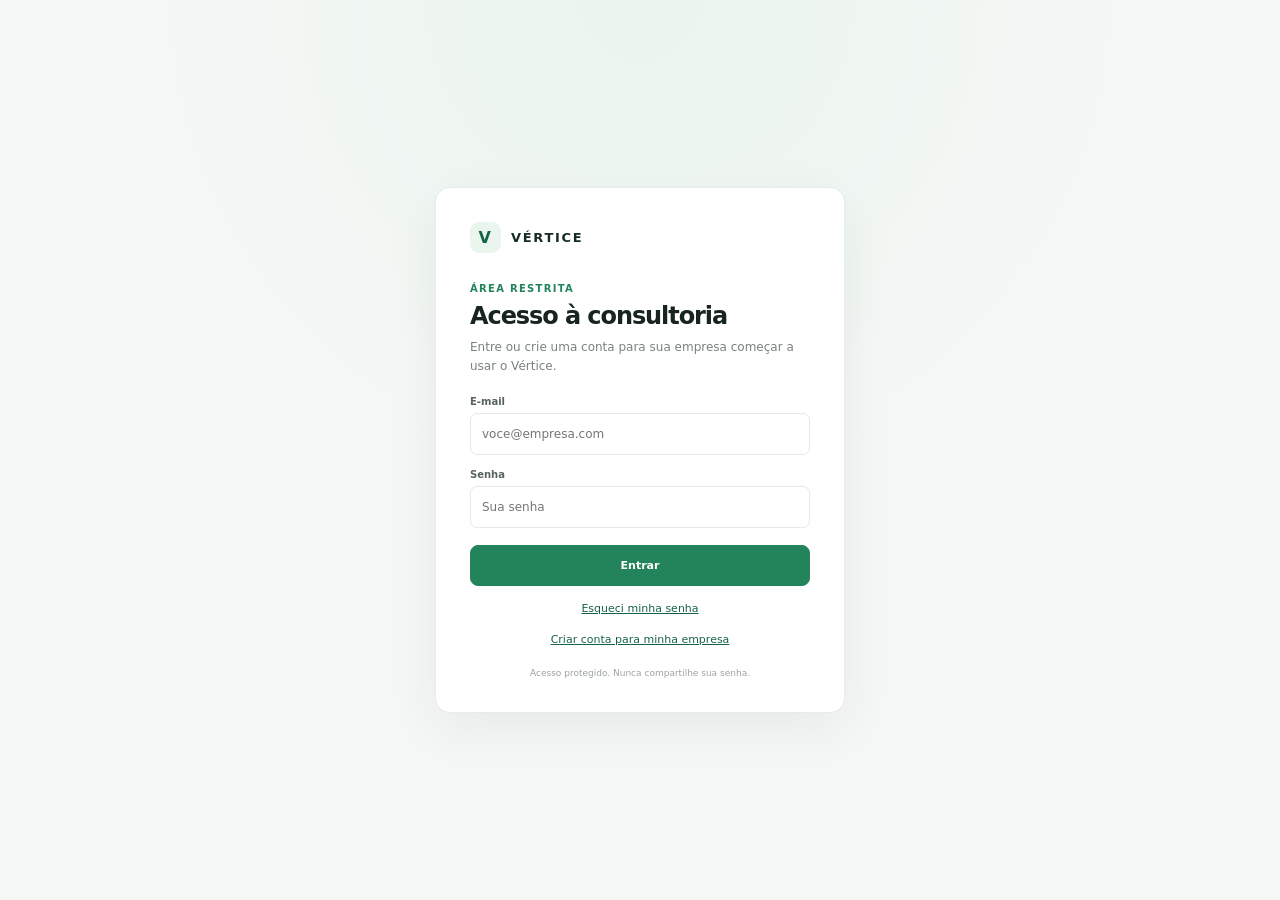
==== index.html @ 42d3b1b4 "feat: add company financial diagnostics Co-authored-by: Copilot <223556219+Copilot@users.noreply.git" ====
<!doctype html>
<html lang="pt-BR">
<head>
  <meta charset="UTF-8">
  <meta name="viewport" content="width=device-width, initial-scale=1.0">
  <meta name="theme-color" content="#f5f7f6">
  <title>Vértice — Consultoria empresarial</title>
  <link rel="stylesheet" href="css/style.css">
</head>
<body>
  <section class="auth-screen" id="auth-screen">
    <div class="auth-card">
      <div class="auth-brand"><span class="auth-mark">V</span><span>VÉRTICE</span></div>
      <div class="eyebrow">ÁREA RESTRITA</div>
      <h1>Acesso à consultoria</h1>
      <p class="auth-description">Entre ou crie uma conta para sua empresa começar a usar o Vértice.</p>
      <div class="auth-message" id="auth-message" role="alert" hidden></div>
      <form class="auth-form" id="login-form">
        <div class="form-field"><label for="login-email">E-mail</label><input id="login-email" type="email" autocomplete="username" required placeholder="voce@empresa.com"></div>
        <div class="form-field"><label for="login-password">Senha</label><input id="login-password" type="password" autocomplete="current-password" required placeholder="Sua senha"></div>
        <button class="btn btn-primary" id="login-button" type="submit">Entrar</button>
        <button class="auth-link" id="forgot-password" type="button">Esqueci minha senha</button>
        <button class="auth-link" id="show-signup" type="button">Criar conta para minha empresa</button>
      </form>
      <form class="auth-form" id="signup-form" hidden>
        <div class="form-field"><label for="signup-company-name">Nome da empresa</label><input id="signup-company-name" type="text" autocomplete="organization" minlength="2" maxlength="150" required placeholder="Ex.: Empresa Exemplo Ltda."></div>
        <div class="form-field"><label for="signup-company-sector">Setor de atuação</label><select id="signup-company-sector" required><option value="" selected disabled>Selecione o setor</option><option>Comércio</option><option>Indústria</option><option>Serviços</option><option>Tecnologia</option><option>Saúde</option><option>Logística</option><option>Outro</option></select></div>
        <div class="form-field"><label for="signup-email">E-mail</label><input id="signup-email" type="email" autocomplete="email" required placeholder="voce@empresa.com"></div>
        <div class="form-field"><label for="signup-password">Criar senha</label><input id="signup-password" type="password" autocomplete="new-password" minlength="12" required placeholder="Mínimo de 12 caracteres"></div>
        <div class="form-field"><label for="signup-password-confirm">Confirmar senha</label><input id="signup-password-confirm" type="password" autocomplete="new-password" minlength="12" required placeholder="Repita a senha"></div>
        <button class="btn btn-primary" id="signup-button" type="submit">Criar conta</button>
        <button class="auth-link" id="show-login" type="button">Já tenho uma conta</button>
      </form>
      <form class="auth-form" id="password-setup-form" hidden>
        <div class="form-field"><label for="new-password">Criar senha</label><input id="new-password" type="password" autocomplete="new-password" minlength="12" required placeholder="Mínimo de 12 caracteres"></div>
        <div class="form-field"><label for="confirm-password">Confirmar senha</label><input id="confirm-password" type="password" autocomplete="new-password" minlength="12" required placeholder="Repita a senha"></div>
        <button class="btn btn-primary" type="submit">Salvar senha e entrar</button>
      </form>
      <p class="auth-foot">Acesso protegido. Nunca compartilhe sua senha.</p>
    </div>
  </section>
  <div class="app" id="app-shell" hidden>
    <aside class="sidebar">
      <div class="brand">
        <div class="brand-mark" aria-hidden="true">
          <svg width="20" height="20" viewBox="0 0 24 24" fill="none"><path d="M4 17.5 10 5l3.3 7 2.1-4.2L20 17.5H4Z" stroke="currentColor" stroke-width="1.7" stroke-linejoin="round"/><path d="M7.2 14h9.5" stroke="currentColor" stroke-width="1.7" stroke-linecap="round"/></svg>
        </div>
        <div><div class="brand-name">VÉRTICE</div><div class="brand-sub">CONSULTORIA EMPRESARIAL</div></div>
      </div>
      <p class="nav-label">Workspace</p>
      <nav class="nav" aria-label="Navegação principal">
        <button class="active" data-page="dashboard" aria-current="page"><svg viewBox="0 0 24 24" fill="none" stroke="currentColor" stroke-width="1.7"><rect x="3.5" y="3.5" width="7" height="7" rx="1.5"/><rect x="13.5" y="3.5" width="7" height="4" rx="1.5"/><rect x="13.5" y="11.5" width="7" height="9" rx="1.5"/><rect x="3.5" y="13.5" width="7" height="7" rx="1.5"/></svg>Visão geral</button>
        <button data-page="admin-accounts"><svg viewBox="0 0 24 24" fill="none" stroke="currentColor" stroke-width="1.7"><circle cx="9" cy="8" r="3.2"/><path d="M3.5 19v-1.2A4.8 4.8 0 0 1 8.3 13h1.4a4.8 4.8 0 0 1 4.8 4.8V19M16 5.2a3.2 3.2 0 0 1 0 6.2M17 13.2a4.8 4.8 0 0 1 3.5 4.6V19"/></svg>Contas</button>
        <button data-page="companies"><svg viewBox="0 0 24 24" fill="none" stroke="currentColor" stroke-width="1.7"><path d="M4 20V6.5L12 3l8 3.5V20H4Z"/><path d="M8 9h1M15 9h1M8 13h1M15 13h1M10 20v-3h4v3"/></svg>Empresas<span class="nav-count">5</span></button>
        <button data-page="financial-analysis"><svg viewBox="0 0 24 24" fill="none" stroke="currentColor" stroke-width="1.7"><path d="M4 19.5h16M6.5 16v-4M12 16V6M17.5 16v-7"/><path d="m5 9 4-3 3 2 6-5"/></svg>Diagnóstico</button>
        <button data-page="accounting"><svg viewBox="0 0 24 24" fill="none" stroke="currentColor" stroke-width="1.7"><path d="M6 3.5h12a2 2 0 0 1 2 2v15H4v-15a2 2 0 0 1 2-2Z"/><path d="M8 8h8M8 12h2M14 12h2M8 16h2M14 16h2"/></svg>Contabilidade</button>
        <button data-page="investments"><svg viewBox="0 0 24 24" fill="none" stroke="currentColor" stroke-width="1.7"><path d="M4 19.5h16M6.5 16V9.5M12 16V4.5M17.5 16v-4"/><path d="m5 7 4-3 4 2 6-4"/></svg>Investimentos</button>
        <button data-page="economy"><svg viewBox="0 0 24 24" fill="none" stroke="currentColor" stroke-width="1.7"><circle cx="12" cy="12" r="9"/><path d="M15.5 8.5c-.7-.8-1.8-1.2-3.1-1.2-1.6 0-2.7.7-2.7 1.8 0 3 6.5 1.2 6.5 4.7 0 1.4-1.4 2.5-3.5 2.5-1.5 0-2.8-.5-3.7-1.5M12 5.5v13"/></svg>Economia</button>
        <button data-page="reports"><svg viewBox="0 0 24 24" fill="none" stroke="currentColor" stroke-width="1.7"><path d="M6 3.5h8l4.5 4.7v12.3H6a2 2 0 0 1-2-2v-13a2 2 0 0 1 2-2Z"/><path d="M14 3.5v5h4.5M8 13h8M8 16.5h6"/></svg>Relatórios</button>
      </nav>
      <div class="sidebar-bottom">
        <div class="upgrade">        <div class="upgrade-title">Fechamento contábil</div><p>Concilie os lançamentos e atualize o balanço patrimonial do mês.</p><a href="#" data-page-link="accounting">Abrir contabilidade →</a></div>
        <div class="profile"><div class="avatar">VC</div><div><div class="profile-name" id="profile-name">Usuário</div><div class="profile-role" id="profile-role">Administrador</div></div></div>
      </div>
    </aside>

    <main class="main">
      <header class="topbar">
        <div class="crumb">Workspace <span aria-hidden="true">/</span> <strong id="crumb-current" style="color:#536158;font-weight:550">Visão geral</strong></div>
        <div class="top-actions">
          <label class="search"><svg viewBox="0 0 24 24" fill="none" stroke="currentColor" stroke-width="1.8"><circle cx="10.8" cy="10.8" r="6.8"/><path d="m16 16 4 4"/></svg><input id="global-search" type="search" placeholder="Buscar empresa..." aria-label="Buscar empresa"></label>
          <button class="icon-button" id="notification-button" aria-label="Notificações"><svg viewBox="0 0 24 24" fill="none" stroke="currentColor" stroke-width="1.7"><path d="M18 9a6 6 0 0 0-12 0c0 7-2.5 7-2.5 9h17C20.5 16 18 16 18 9ZM10 21h4"/></svg><span class="notification-dot"></span></button>
          <button class="btn" id="sign-out" type="button">Sair</button>
        </div>
      </header>

      <div class="content">
        <section class="page-section visible" id="page-dashboard">
          <div class="page-heading">
            <div><div class="eyebrow">CONSULTORIA FINANCEIRA EMPRESARIAL</div><h1>Orla Café e Alimentos Ltda.</h1><div class="subheading">Diagnóstico integrado: contabilidade, caixa, economia e investimentos.</div></div>
            <div class="heading-actions"><button class="btn" data-page-link="accounting">Ver balanço</button><button class="btn btn-primary" data-add-company><svg viewBox="0 0 24 24" fill="none" stroke="currentColor" stroke-width="2"><path d="M12 5v14M5 12h14"/></svg>Nova empresa</button></div>
          </div>
          <div class="demo-note"><svg viewBox="0 0 24 24" fill="none" stroke="currentColor" stroke-width="1.8"><circle cx="12" cy="12" r="9"/><path d="M12 11v5M12 8h.01"/></svg><span><strong>Dados fictícios para demonstração.</strong> Os números e cenários não representam uma empresa real. As oportunidades de investimento são hipóteses para análise profissional, não recomendações automáticas.</span></div>
          <div class="stats">
            <article class="card stat-card"><div class="stat-top"><span class="stat-label">Caixa disponível</span><span class="stat-icon"><svg viewBox="0 0 24 24" fill="none" stroke="currentColor" stroke-width="1.8"><rect x="3.5" y="6" width="17" height="14" rx="2"/><path d="M7 6V4h10v2M3.5 11h17M15 14h2"/></svg></span></div><div class="stat-value">R$ 820 mil</div><div class="stat-foot"><span>Saldo em bancos (demo)</span></div></article>
            <article class="card stat-card"><div class="stat-top"><span class="stat-label">Faturamento mensal</span><span class="stat-icon"><svg viewBox="0 0 24 24" fill="none" stroke="currentColor" stroke-width="1.8"><path d="M4 19.5h16M6.5 16V9.5M12 16V4.5M17.5 16v-4"/></svg></span></div><div class="stat-value">R$ 720 mil</div><div class="stat-foot"><span class="positive">↑ 5,2%</span><span>vs. mês anterior (demo)</span></div></article>
            <article class="card stat-card"><div class="stat-top"><span class="stat-label">Margem EBITDA</span><span class="stat-icon"><svg viewBox="0 0 24 24" fill="none" stroke="currentColor" stroke-width="1.8"><path d="m4 16 5-5 3.5 3.5L20 7M14.5 7H20v5.5"/></svg></span></div><div class="stat-value">16,1%</div><div class="stat-foot"><span>R$ 116 mil no mês (demo)</span></div></article>
            <article class="card stat-card"><div class="stat-top"><span class="stat-label">Endividamento total</span><span class="stat-icon" style="background:#fbf2e5;color:#b48036"><svg viewBox="0 0 24 24" fill="none" stroke="currentColor" stroke-width="1.8"><circle cx="12" cy="12" r="9"/><path d="M8 9h8M8 12h8M8 15h8"/></svg></span></div><div class="stat-value">R$ 2,6 mi</div><div class="stat-foot"><span>43,3% do ativo total (demo)</span></div></article>
          </div>
          <div class="middle-grid">
            <article class="card panel">
              <div class="panel-heading"><div><div class="panel-title">Evolução do caixa</div><div class="panel-caption">Saldo mensal consolidado (ilustrativo)</div></div><div class="range-tabs" aria-label="Período do gráfico"><button data-range="1M">1M</button><button data-range="3M">3M</button><button data-range="6M">6M</button><button class="selected" data-range="1A">1A</button><button data-range="Tudo">Tudo</button></div></div>
              <div class="chart-summary"><span class="chart-value">R$ 820 mil</span><span class="chart-change">↗ 8,2% no período</span></div>
              <div class="chart-wrap"><svg viewBox="0 0 700 180" preserveAspectRatio="none" role="img" aria-label="Gráfico demonstrativo de evolução do caixa"><defs><linearGradient id="areaFill" x1="0" x2="0" y1="0" y2="1"><stop offset="0%" stop-color="#6eae87" stop-opacity=".2"/><stop offset="100%" stop-color="#6eae87" stop-opacity="0"/></linearGradient></defs><line class="chart-grid" x1="42" y1="25" x2="690" y2="25"/><line class="chart-grid" x1="42" y1="67" x2="690" y2="67"/><line class="chart-grid" x1="42" y1="109" x2="690" y2="109"/><line class="chart-grid" x1="42" y1="151" x2="690" y2="151"/><text class="chart-label" x="0" y="28">900 mil</text><text class="chart-label" x="0" y="70">700 mil</text><text class="chart-label" x="0" y="112">500 mil</text><text class="chart-label" x="0" y="154">300 mil</text><path class="chart-area" d="M42 138 C78 133 84 128 112 131 S160 119 188 123 S224 105 252 112 S294 101 320 106 S362 87 390 97 S430 91 458 78 S500 85 526 71 S567 66 594 60 S638 47 666 53 S680 37 690 31 L690 151 L42 151Z"/><path class="chart-line" d="M42 138 C78 133 84 128 112 131 S160 119 188 123 S224 105 252 112 S294 101 320 106 S362 87 390 97 S430 91 458 78 S500 85 526 71 S567 66 594 60 S638 47 666 53 S680 37 690 31"/><text class="chart-label" x="42" y="172">Dez</text><text class="chart-label" x="150" y="172">Fev</text><text class="chart-label" x="258" y="172">Abr</text><text class="chart-label" x="366" y="172">Jun</text><text class="chart-label" x="474" y="172">Ago</text><text class="chart-label" x="582" y="172">Out</text><text class="chart-label" x="661" y="172">Nov</text></svg></div>
            </article>
            <article class="card panel">
              <div class="panel-heading"><div><div class="panel-title">Composição do ativo</div><div class="panel-caption">Balanço patrimonial demonstrativo</div></div><button class="view-all" data-page-link="accounting">Abrir BP →</button></div>
              <div class="allocation-body"><div class="donut"><div class="donut-center"><strong>R$ 6,0 mi</strong><span>ativo total</span></div></div><div class="legend"><div class="legend-item"><span class="legend-dot" style="background:#286d4b"></span><span class="legend-name">Ativo circulante</span><span class="legend-value">40% · R$ 2,4 mi</span></div><div class="legend-item"><span class="legend-dot" style="background:#7fb696"></span><span class="legend-name">Ativo não circulante</span><span class="legend-value">60% · R$ 3,6 mi</span></div><div class="legend-item"><span class="legend-dot" style="background:#d7ba82"></span><span class="legend-name">Passivos totais</span><span class="legend-value">R$ 2,6 mi</span></div><div class="legend-item"><span class="legend-dot" style="background:#d9e7dc"></span><span class="legend-name">Patrimônio líquido</span><span class="legend-value">R$ 3,4 mi</span></div></div></div>
            </article>
          </div>
          <div class="bottom-grid">
            <article class="card clients-panel">
              <div class="panel-heading"><div><div class="panel-title">Empresas acompanhadas</div><div class="panel-caption">Visão resumida dos negócios no workspace</div></div><button class="view-all" data-page-link="companies">Ver todas →</button></div>
              <table class="client-table"><thead><tr><th>EMPRESA</th><th>FATURAMENTO</th><th>EBITDA</th><th>STATUS</th></tr></thead><tbody id="company-rows"></tbody></table>
            </article>
            <article class="card panel">
              <div class="panel-heading"><div><div class="panel-title">Pontos para análise</div><div class="panel-caption">Hipóteses iniciais para discussão</div></div></div>
              <div class="recommendations"><div class="recommendation"><span class="recommendation-number">1</span><div><strong>Validar capital de giro</strong><p>Comparar o ciclo de caixa e as obrigações dos próximos meses.</p></div></div><div class="recommendation"><span class="recommendation-number">2</span><div><strong>Revisar endividamento</strong><p>Conferir custo, prazo e garantias das dívidas no balancete.</p></div></div><div class="recommendation"><span class="recommendation-number">3</span><div><strong>Avaliar caixa excedente</strong><p>Simular liquidez e projetos da empresa antes de decidir novos investimentos.</p></div></div></div>
            </article>
          </div>
        </section>

        <section class="page-section" id="page-companies">
          <div class="page-heading"><div><div class="eyebrow">Carteira de consultoria</div><h1>Empresas</h1><div class="subheading">Cadastros e visão inicial dos negócios atendidos.</div></div><button class="btn btn-primary" data-add-company><svg viewBox="0 0 24 24" fill="none" stroke="currentColor" stroke-width="2"><path d="M12 5v14M5 12h14"/></svg>Nova empresa</button></div>
          <div class="demo-note"><svg viewBox="0 0 24 24" fill="none" stroke="currentColor" stroke-width="1.8"><circle cx="12" cy="12" r="9"/><path d="M12 11v5M12 8h.01"/></svg><span>Empresas demonstrativas; os novos cadastros são salvos no Supabase.</span></div>
          <article class="card clients-panel"><div class="panel-heading"><div><div class="panel-title">Negócios acompanhados</div><div class="panel-caption"><span id="company-count">5</span> resultados</div></div><button class="btn" data-export>Exportar lista</button></div><table class="client-table"><thead><tr><th>EMPRESA</th><th>SETOR</th><th>FATURAMENTO MENSAL</th><th>EBITDA</th><th>STATUS</th></tr></thead><tbody id="all-company-rows"></tbody></table></article>
        </section>

        <section class="page-section" id="page-admin-accounts">
          <div class="page-heading"><div><div class="eyebrow">Administração</div><h1>Contas de clientes</h1><div class="subheading">Consulte as empresas cadastradas e o status de confirmação do e-mail.</div></div></div>
          <div class="demo-note"><span>Consulta somente. O acesso do cliente é liberado após confirmar o e-mail; esta área não altera nem bloqueia contas.</span></div>
          <article class="card clients-panel">
            <div class="panel-heading"><div><div class="panel-title">Clientes cadastrados</div><div class="panel-caption"><span id="admin-account-count">0</span> resultados</div></div><button class="btn" id="refresh-admin-accounts" type="button">Atualizar lista</button></div>
            <div class="admin-account-controls"><input class="admin-account-search" id="admin-account-search" type="search" placeholder="Buscar por empresa ou e-mail..." aria-label="Buscar contas de clientes"></div>
            <div class="admin-account-table-wrap"><table class="client-table admin-account-table"><thead><tr><th>EMPRESA</th><th>E-MAIL DA CONTA</th><th>SETOR</th><th>CONFIRMAÇÃO</th><th>CADASTRO</th></tr></thead><tbody id="admin-account-rows"></tbody></table></div>
          </article>
        </section>

        <section class="page-section" id="page-accounting">
          <div class="page-heading"><div><div class="eyebrow">Fechamento demonstrativo · Outubro 2026</div><h1>Contabilidade & balanço</h1><div class="subheading">Base organizada para entender ativos, passivos, resultado e caixa.</div></div><button class="btn" data-toast="A integração para importar balancetes e extratos fará parte das próximas etapas.">Importar balancete</button></div>
          <div class="demo-note"><svg viewBox="0 0 24 24" fill="none" stroke="currentColor" stroke-width="1.8"><circle cx="12" cy="12" r="9"/><path d="M12 11v5M12 8h.01"/></svg><span>Demonstrativo fictício e simplificado. A escrituração e o balanço oficiais precisam ser preparados e revisados por profissionais habilitados com os documentos de origem.</span></div>
          <div class="accounting-columns">
            <article class="card panel"><div class="panel-heading"><div><div class="panel-title">Balanço Patrimonial (BP)</div><div class="panel-caption">Orla Café e Alimentos Ltda. · R$</div></div><span class="company-status">Ativo = Passivo + PL</span></div><table class="statement-table"><thead><tr><th>ATIVOS</th><th>VALOR</th></tr></thead><tbody><tr><td>Caixa e equivalentes</td><td>820.000</td></tr><tr><td>Contas a receber e estoques</td><td>1.580.000</td></tr><tr class="total"><td>Ativo circulante</td><td>2.400.000</td></tr><tr><td>Imobilizado e outros ativos</td><td>3.600.000</td></tr><tr class="total"><td>Ativo total</td><td>6.000.000</td></tr></tbody></table><table class="statement-table"><thead><tr><th>PASSIVOS E PATRIMÔNIO LÍQUIDO</th><th>VALOR</th></tr></thead><tbody><tr><td>Passivo circulante</td><td>1.150.000</td></tr><tr><td>Passivo não circulante</td><td>1.450.000</td></tr><tr><td>Patrimônio líquido</td><td>3.400.000</td></tr><tr class="total"><td>Total passivo + PL</td><td>6.000.000</td></tr></tbody></table><div class="section-note">Estrutura resumida para demonstração; sem plano de contas ou lançamentos contábeis reais.</div></article>
            <article class="card panel"><div class="panel-heading"><div><div class="panel-title">DRE simplificada</div><div class="panel-caption">Acumulado demonstrativo · R$</div></div></div><table class="statement-table"><thead><tr><th>DEMONSTRAÇÃO DO RESULTADO</th><th>VALOR</th></tr></thead><tbody><tr><td>Receita líquida</td><td>8.400.000</td></tr><tr><td>(−) Custos</td><td>(4.700.000)</td></tr><tr class="total"><td>Lucro bruto</td><td>3.700.000</td></tr><tr><td>(−) Despesas operacionais</td><td>(2.350.000)</td></tr><tr class="total"><td>EBITDA</td><td>1.350.000</td></tr><tr><td>(−) Depreciação e resultado financeiro</td><td>(430.000)</td></tr><tr><td>(−) Tributos estimados</td><td>(240.000)</td></tr><tr class="total"><td>Lucro líquido estimado</td><td>680.000</td></tr></tbody></table><div class="recommendations"><div class="recommendation"><span class="recommendation-number">i</span><div><strong>Liquidez corrente: 2,09</strong><p>Ativo circulante dividido pelo passivo circulante, com base nos números fictícios acima.</p></div></div><div class="recommendation"><span class="recommendation-number">i</span><div><strong>Conferência necessária</strong><p>Concilie saldos bancários, contas a pagar/receber, estoque, imobilizado e impostos.</p></div></div></div></article>
          </div>
        </section>

        <section class="page-section" id="page-investments">
          <div class="page-heading"><div><div class="eyebrow">Planejamento financeiro</div><h1>Investimentos da empresa</h1><div class="subheading">Simule alternativas para o caixa e para o crescimento do negócio.</div></div><button class="btn" data-toast="O cenário está pronto para ser revisado junto ao consultor.">Preparar cenário</button></div>
          <div class="demo-note"><svg viewBox="0 0 24 24" fill="none" stroke="currentColor" stroke-width="1.8"><circle cx="12" cy="12" r="9"/><path d="M12 11v5M12 8h.01"/></svg><span><strong>Simulação ilustrativa, não recomendação.</strong> Antes de investir, confirmar obrigações, capital de giro, dívidas, prazo, liquidez, tributação e objetivos da empresa com os responsáveis.</span></div>
          <div class="stats"><article class="card stat-card"><div class="stat-label">Caixa informado (demo)</div><div class="stat-value">R$ 820 mil</div><div class="stat-foot">Saldo bancário ilustrativo</div></article><article class="card stat-card"><div class="stat-label">Reserva operacional simulada</div><div class="stat-value">R$ 600 mil</div><div class="stat-foot">Hipótese de 3 meses de despesas essenciais</div></article><article class="card stat-card"><div class="stat-label">Excedente potencial a analisar</div><div class="stat-value">R$ 220 mil</div><div class="stat-foot">Somente após validar caixa e compromissos</div></article><article class="card stat-card"><div class="stat-label">Dívidas a revisar</div><div class="stat-value">R$ 2,6 mi</div><div class="stat-foot">Compare custo da dívida e retorno esperado</div></article><article class="card stat-card"><div class="stat-label">Dívida líquida / EBITDA (demo)</div><div class="stat-value">1,32x</div><div class="stat-foot">(R$ 2,6 mi − R$ 0,82 mi) ÷ R$ 1,35 mi</div></article></div>
          <article class="card panel"><div class="panel-heading"><div><div class="panel-title">Cenário de uso do excedente</div><div class="panel-caption">Alternativas para discussão com a gestão — não executar automaticamente</div></div><span class="company-status">Simulação · R$ 220 mil</span></div><div class="recommendations"><div class="recommendation"><span class="recommendation-number">1</span><div><strong>R$ 88 mil · Liquidez e proteção de caixa (40%)</strong><p>Avaliar alternativas de baixo risco e resgate compatível com o calendário de pagamentos e a política financeira da empresa.</p></div></div><div class="recommendation"><span class="recommendation-number">2</span><div><strong>R$ 77 mil · Equipamentos e eficiência (35%)</strong><p>Comparar retorno operacional, custo total, prazo de implantação e necessidade de financiamento do projeto.</p></div></div><div class="recommendation"><span class="recommendation-number">3</span><div><strong>R$ 55 mil · Tecnologia e vendas (25%)</strong><p>Estimar ganhos de produtividade e receita, com metas, responsáveis e acompanhamento do fluxo de caixa.</p></div></div></div><div class="section-note">Percentuais e valores são apenas um exemplo de cenário. A decisão final depende do diagnóstico completo, documentação, validação contábil e aprovação dos responsáveis pela empresa.</div></article>
        </section>

        <section class="page-section" id="page-economy">
          <div class="page-heading"><div><div class="eyebrow">Contexto externo</div><h1>Economia</h1><div class="subheading">Indicadores que podem afetar custos, crédito, preços e decisões da empresa.</div></div><button class="btn" data-toast="Na versão de produção, esta área deverá usar fontes oficiais e exibir a data de atualização.">Atualizar indicadores</button></div>
          <div class="demo-note"><svg viewBox="0 0 24 24" fill="none" stroke="currentColor" stroke-width="1.8"><circle cx="12" cy="12" r="9"/><path d="M12 11v5M12 8h.01"/></svg><span>Indicadores fictícios para demonstrar a tela. Não são cotações atuais nem dados conectados a fontes econômicas.</span></div>
          <div class="economic-grid"><article class="card economic-card"><span>Selic anual · exemplo</span><strong>14,75%</strong><small>Custo de oportunidade e crédito</small></article><article class="card economic-card"><span>IPCA 12 meses · exemplo</span><strong>4,8%</strong><small>Pressão sobre custos e preços</small></article><article class="card economic-card"><span>Dólar · exemplo</span><strong>R$ 5,40</strong><small>Impacto em itens importados</small></article><article class="card economic-card"><span>PIB · projeção ilustrativa</span><strong>2,1%</strong><small>Cenário de atividade econômica</small></article></div>
          <article class="card panel" style="margin-top:16px"><div class="panel-title">Como conectar o cenário ao negócio</div><div class="recommendations"><div class="recommendation"><span class="recommendation-number">1</span><div><strong>Mapear exposição</strong><p>Identificar custos indexados, insumos importados, contratos e dívidas pós-fixadas.</p></div></div><div class="recommendation"><span class="recommendation-number">2</span><div><strong>Simular cenários</strong><p>Testar efeitos em margem, capital de giro, capacidade de pagamento e orçamento.</p></div></div><div class="recommendation"><span class="recommendation-number">3</span><div><strong>Revisar periodicamente</strong><p>Registrar fonte, data e premissas dos indicadores usados em cada análise.</p></div></div></div></article>
        </section>

        <section class="page-section" id="page-reports">
          <div class="page-heading"><div><div class="eyebrow">Análises e acompanhamento</div><h1>Relatórios</h1><div class="subheading">Organize diagnósticos financeiros e materiais de reunião.</div></div></div>
          <div class="demo-note"><svg viewBox="0 0 24 24" fill="none" stroke="currentColor" stroke-width="1.8"><circle cx="12" cy="12" r="9"/><path d="M12 11v5M12 8h.01"/></svg><span>Relatórios demonstrativos. Para uso profissional, incluir origem, competência, responsável, validações e trilha de auditoria.</span></div>
          <div class="section-grid"><article class="card report-card"><div class="stat-icon"><svg viewBox="0 0 24 24" fill="none" stroke="currentColor" stroke-width="1.8"><path d="M6 3.5h8l4.5 4.7v12.3H6a2 2 0 0 1-2-2v-13a2 2 0 0 1 2-2Z"/><path d="M14 3.5v5h4.5M8 13h8M8 16.5h6"/></svg></div><h3>Cadastro de empresas</h3><p>Lista demonstrativa das empresas acompanhadas e dados básicos de faturamento.</p><button class="btn" data-export>Baixar CSV</button></article><article class="card report-card"><div class="stat-icon"><svg viewBox="0 0 24 24" fill="none" stroke="currentColor" stroke-width="1.8"><path d="M4 19.5h16M6.5 16V9.5M12 16V4.5M17.5 16v-4"/></svg></div><h3>Diagnóstico financeiro</h3><p>Consulte o balanço, a DRE simplificada e o cenário de investimentos demonstrativo.</p><button class="btn" data-page-link="accounting">Ver balanço</button></article></div>
        </section>
        <section class="page-section" id="page-client">
          <div class="page-heading"><div><div class="eyebrow">Área da empresa</div><h1>Minha empresa</h1><div class="subheading">Acompanhe o cadastro e os próximos passos da consultoria.</div></div><button class="btn btn-primary" data-page-link="financial-analysis">Abrir diagnóstico financeiro</button></div>
          <div class="demo-note"><span>Seu acesso é restrito à empresa vinculada. No diagnóstico, informe os dados mensais e a previsão de caixa para análise conjunta com a consultoria.</span></div>
          <article class="card panel client-company-card">
            <div class="panel-heading"><div><div class="panel-title">Dados da empresa</div><div class="panel-caption">Informações cadastradas na criação da conta</div></div><span class="company-status" id="client-company-status">Carregando</span></div>
            <h2 class="client-company-name" id="client-company-name">Carregando...</h2>
            <p class="client-company-sector" id="client-company-sector"></p>
          </article>
          <article class="card panel client-next-steps">
            <div class="panel-title">Próximos passos</div>
            <p>Preencha os dados mensais e a previsão de caixa no diagnóstico financeiro; a consultoria poderá validar as informações em conjunto com você.</p>
          </article>
        </section>
        <section class="page-section" id="page-financial-analysis">
          <div class="page-heading financial-page-heading">
            <div><div class="eyebrow">Análise financeira</div><h1>Diagnóstico da empresa</h1><div class="subheading" id="financial-period-caption">Importe os dados mensais para calcular os indicadores.</div></div>
            <div class="heading-actions"><button class="btn" id="client-home-link" type="button" hidden>Minha empresa</button><button class="btn" id="refresh-financial-analysis" type="button">Atualizar análise</button></div>
          </div>
          <div class="demo-note"><span>PMR = contas a receber ÷ receita × dias do mês; PME = estoque ÷ CMV × dias; PMP = fornecedores ÷ compras × dias. O ciclo financeiro é PMR + PME − PMP e a necessidade de capital de giro é contas a receber + estoque − fornecedores. EBITDA é receita − CMV − despesas variáveis − despesas fixas. A dívida líquida/EBITDA usa os últimos 12 meses completos. São estimativas com saldos de fechamento; valide critérios contábeis antes de usar.</span></div>
          <div class="financial-company-controls">
            <label class="form-field" id="financial-company-field" for="financial-company-select"><span>Empresa</span><select id="financial-company-select"></select></label>
          </div>
          <div class="stats analysis-stats">
            <article class="card stat-card"><div class="stat-label">PMR</div><div class="stat-value" id="metric-pmr">—</div><div class="stat-foot">Prazo médio de recebimento</div></article>
            <article class="card stat-card"><div class="stat-label">PME</div><div class="stat-value" id="metric-pme">—</div><div class="stat-foot">Prazo médio de estoque</div></article>
            <article class="card stat-card"><div class="stat-label">PMP</div><div class="stat-value" id="metric-pmp">—</div><div class="stat-foot">Prazo médio de pagamento</div></article>
            <article class="card stat-card"><div class="stat-label">Ciclo financeiro</div><div class="stat-value" id="metric-cash-cycle">—</div><div class="stat-foot">PMR + PME − PMP</div></article>
            <article class="card stat-card"><div class="stat-label">Necessidade de capital de giro</div><div class="stat-value" id="metric-working-capital">—</div><div class="stat-foot">Contas a receber + estoque − fornecedores</div></article>
            <article class="card stat-card"><div class="stat-label">Dívida líquida / EBITDA</div><div class="stat-value" id="metric-net-debt-ebitda">—</div><div class="stat-foot">Dívida líquida dividida pelo EBITDA LTM</div></article>
            <article class="card stat-card"><div class="stat-label">Ponto de equilíbrio mensal</div><div class="stat-value" id="metric-break-even">—</div><div class="stat-foot">Custos fixos ÷ margem de contribuição</div></article>
          </div>
          <article class="card panel analysis-panel">
            <div class="panel-heading"><div><div class="panel-title">DRE — análise horizontal e vertical</div><div class="panel-caption">Comparação mensal; custos e despesas aparecem como valores negativos.</div></div></div>
            <div class="analysis-table-wrap"><table class="statement-table analysis-table"><thead><tr><th>CONTA</th><th id="dre-current-period">MÊS ATUAL</th><th>% DA RECEITA</th><th>VARIAÇÃO VS. ANTERIOR</th></tr></thead><tbody id="dre-analysis-rows"></tbody></table></div>
          </article>
          <article class="card panel analysis-panel">
            <div class="panel-heading"><div><div class="panel-title">Fluxo de caixa projetado</div><div class="panel-caption">Saldo inicial + entradas previstas − saídas previstas, pelos próximos 6 meses.</div></div></div>
            <div class="analysis-table-wrap"><table class="statement-table analysis-table"><thead><tr><th>MÊS</th><th>SALDO INICIAL</th><th>ENTRADAS</th><th>SAÍDAS</th><th>SALDO PROJETADO</th></tr></thead><tbody id="cash-forecast-rows"></tbody></table></div>
          </article>
          <div class="section-grid financial-import-grid">
            <article class="card panel">
              <div class="panel-title">Importar dados mensais</div>
              <p class="panel-caption">Uma linha por mês. Inclua receita, custos, saldos, dívida e caixa de fechamento.</p>
              <div class="upload-actions"><button class="btn" id="download-financial-template" type="button">Baixar modelo CSV</button><label class="btn" for="financial-csv-file">Selecionar CSV</label><input id="financial-csv-file" type="file" accept=".csv,text/csv" hidden><button class="btn btn-primary" id="import-financial-csv" type="button" disabled>Importar dados</button></div>
              <p class="upload-file-name" id="financial-csv-name" aria-live="polite">Nenhum arquivo selecionado.</p>
              <p class="section-note">Use os cabeçalhos do modelo; valores numéricos podem usar vírgula decimal. Datas no formato AAAA-MM.</p>
            </article>
            <article class="card panel">
              <div class="panel-title">Importar previsão de caixa</div>
              <p class="panel-caption">Informe entradas e saídas previstas para os 6 meses após o último período realizado.</p>
              <div class="upload-actions"><button class="btn" id="download-forecast-template" type="button">Baixar modelo de previsão</button><label class="btn" for="forecast-csv-file">Selecionar CSV</label><input id="forecast-csv-file" type="file" accept=".csv,text/csv" hidden><button class="btn btn-primary" id="import-forecast-csv" type="button" disabled>Importar previsão</button></div>
              <p class="upload-file-name" id="forecast-csv-name" aria-live="polite">Nenhum arquivo selecionado.</p>
              <p class="section-note">O saldo inicial da projeção é o caixa do último mês realizado; o saldo projetado de cada mês é levado ao seguinte.</p>
            </article>
          </div>
        </section>
        <div class="disclaimer">Vértice é um protótipo demonstrativo. Dados reais exigem armazenamento seguro, validação contábil, consentimentos e revisão regulatória aplicável.</div>
      </div>
    </main>
  </div>

  <div class="toast" id="toast" role="status" aria-live="polite"></div>
  <div class="modal-backdrop" id="company-modal" role="dialog" aria-modal="true" aria-labelledby="modal-title">
    <div class="modal"><div class="modal-top"><div><h2 id="modal-title">Adicionar empresa</h2><div class="modal-subtitle">Cadastre uma empresa para iniciar o diagnóstico financeiro.</div></div><button class="close-modal" id="close-modal" aria-label="Fechar">×</button></div>
      <form id="company-form"><div class="form-grid"><div class="form-field"><label for="company-name-input">Razão social ou nome</label><input id="company-name-input" name="name" required autocomplete="organization" placeholder="Ex.: Empresa Exemplo Ltda."></div><div class="form-field"><label for="company-sector-input">Setor de atuação</label><select id="company-sector-input" name="sector"><option>Comércio</option><option>Indústria</option><option>Serviços</option><option>Tecnologia</option><option>Saúde</option><option>Logística</option><option>Outro</option></select></div><div class="form-field"><label for="company-revenue-input">Faturamento mensal aproximado (R$)</label><input id="company-revenue-input" name="revenue" type="number" min="0" step="1000" required placeholder="Ex.: 250000"></div></div><div class="form-actions"><button class="btn" type="button" id="cancel-modal">Cancelar</button><button class="btn btn-primary" type="submit">Adicionar empresa</button></div></form>
    </div>
  </div>

  <script type="module" src="js/app.js"></script>
</body>
</html>
---- css/style.css ----
:root {
      color-scheme: light;
      --ink: #17241f;
      --muted: #78827d;
      --line: #e8ece9;
      --surface: #fff;
      --canvas: #f5f7f6;
      --green: #23845b;
      --green-dark: #176345;
      --green-pale: #eaf5ee;
      --navy: #172c25;
      --gold: #d3a75c;
      font-family: Inter, ui-sans-serif, system-ui, -apple-system, BlinkMacSystemFont, "Segoe UI", sans-serif;
    }

    [hidden] { display: none !important; }
    * { box-sizing: border-box; }
    body { margin: 0; background: var(--canvas); color: var(--ink); }
    button, input, select { font: inherit; }
    button { cursor: pointer; }
    .app { display: flex; min-height: 100vh; }
    .sidebar {
      width: 248px; flex: 0 0 248px; min-height: 100vh; display: flex; flex-direction: column;
      padding: 27px 16px 18px; background: var(--navy); color: #e9f1ed;
    }
    .brand { display: flex; align-items: center; gap: 11px; padding: 0 12px; margin-bottom: 38px; }
    .brand-mark { width: 32px; height: 32px; display: grid; place-items: center; border-radius: 10px; background: #eaf5ee; color: var(--green-dark); }
    .brand-name { font-size: 15px; font-weight: 750; letter-spacing: .13em; }
    .brand-sub { margin-top: 3px; color: #9eafa7; font-size: 10px; letter-spacing: .11em; }
    .nav-label { padding: 0 12px; margin: 0 0 10px; color: #80968b; font-size: 10px; font-weight: 700; letter-spacing: .14em; text-transform: uppercase; }
    .nav { display: grid; gap: 5px; }
    .nav button {
      display: flex; align-items: center; gap: 12px; width: 100%; padding: 11px 12px;
      border: 0; border-radius: 9px; color: #afbeb6; background: transparent; text-align: left;
      font-size: 13px; transition: .18s ease;
    }
    .nav button:hover { color: #fff; background: #203b30; }
    .nav button.active { color: #fff; background: #28523e; box-shadow: inset 3px 0 #83c69e; }
    .nav svg { width: 17px; height: 17px; flex: 0 0 17px; }
    .nav-count { margin-left: auto; color: #c4d2cb; font-size: 11px; }
    .sidebar-bottom { margin-top: auto; }
    .upgrade {
      padding: 15px; margin: 0 2px 17px; border: 1px solid #335044; border-radius: 11px;
      background: linear-gradient(145deg, #203b30, #1a3329);
    }
    .upgrade-title { color: #f0f5f2; font-size: 12px; font-weight: 650; }
    .upgrade p { margin: 7px 0 13px; color: #a7b9af; font-size: 11px; line-height: 1.55; }
    .upgrade a { color: #a6d9ba; font-size: 11px; font-weight: 650; text-decoration: none; }
    .profile { display: flex; align-items: center; gap: 10px; padding: 13px 10px 0; border-top: 1px solid #31453c; }
    .avatar { display: grid; place-items: center; width: 34px; height: 34px; border-radius: 50%; color: #264333; background: #c9e2d2; font-size: 11px; font-weight: 750; }
    .profile-name { color: #eef4f0; font-size: 12px; font-weight: 600; }
    .profile-role { margin-top: 3px; color: #97a89f; font-size: 10px; }
    .main { width: calc(100% - 248px); min-width: 0; }
    .topbar { height: 72px; display: flex; align-items: center; justify-content: space-between; padding: 0 38px; border-bottom: 1px solid var(--line); background: rgba(255,255,255,.82); }
    .crumb { color: #9aa39f; font-size: 12px; }
    .top-actions { display: flex; align-items: center; gap: 18px; }
    .search { position: relative; }
    .search svg { position: absolute; top: 10px; left: 12px; width: 15px; height: 15px; color: #87918c; }
    .search input { width: 212px; height: 36px; padding: 0 12px 0 35px; border: 1px solid var(--line); border-radius: 8px; outline: 0; background: #fbfcfb; font-size: 11px; }
    .search input:focus { border-color: #9bc9ad; box-shadow: 0 0 0 3px #eaf5ee; }
    .icon-button { position: relative; display: grid; place-items: center; width: 34px; height: 34px; border: 0; border-radius: 8px; background: transparent; color: #59665f; }
    .icon-button:hover { background: #f0f4f1; }
    .icon-button svg { width: 18px; height: 18px; }
    .notification-dot { position: absolute; top: 7px; right: 7px; width: 6px; height: 6px; border: 1px solid white; border-radius: 50%; background: #d77765; }
    .content { max-width: 1450px; padding: 32px 38px 28px; margin: 0 auto; }
    .page-heading { display: flex; align-items: flex-end; justify-content: space-between; gap: 18px; margin-bottom: 24px; }
    .eyebrow { color: var(--green); font-size: 10px; font-weight: 750; letter-spacing: .13em; text-transform: uppercase; }
    h1 { margin: 7px 0 0; font-size: 26px; font-weight: 650; letter-spacing: -.045em; }
    .subheading { margin-top: 7px; color: var(--muted); font-size: 12px; }
    .heading-actions { display: flex; gap: 9px; }
    .btn { display: inline-flex; align-items: center; justify-content: center; gap: 8px; height: 37px; padding: 0 13px; border: 1px solid #dfe6e1; border-radius: 8px; background: #fff; color: #425148; font-size: 11px; font-weight: 650; transition: .16s ease; }
    .btn:hover { border-color: #b6c8bc; background: #f9fbf9; }
    .btn svg { width: 14px; height: 14px; }
    .btn-primary { border-color: var(--green); background: var(--green); color: #fff; }
    .btn-primary:hover { border-color: var(--green-dark); background: var(--green-dark); }
    .demo-note { display: flex; align-items: flex-start; gap: 9px; padding: 10px 13px; margin-bottom: 19px; border: 1px solid #f0e2c6; border-radius: 8px; background: #fffaf0; color: #756344; font-size: 10px; line-height: 1.5; }
    .demo-note svg { flex: 0 0 14px; width: 14px; height: 14px; margin-top: 1px; color: #bc934d; }
    .stats { display: grid; grid-template-columns: repeat(4, minmax(0, 1fr)); gap: 14px; margin-bottom: 16px; }
    .card { border: 1px solid var(--line); border-radius: 11px; background: var(--surface); box-shadow: 0 2px 7px rgba(24,44,33,.018); }
    .stat-card { min-height: 119px; padding: 17px 18px 15px; }
    .stat-top { display: flex; align-items: center; justify-content: space-between; }
    .stat-label { color: #77827c; font-size: 11px; font-weight: 550; }
    .stat-icon { display: grid; place-items: center; width: 28px; height: 28px; border-radius: 8px; background: #edf5ef; color: var(--green); }
    .stat-icon svg { width: 15px; height: 15px; }
    .stat-value { margin-top: 11px; font-size: 22px; font-weight: 650; letter-spacing: -.04em; }
    .stat-foot { display: flex; gap: 5px; align-items: center; margin-top: 6px; color: #89928d; font-size: 10px; }
    .positive { color: var(--green); font-weight: 650; }
    .middle-grid { display: grid; grid-template-columns: minmax(0, 1.8fr) minmax(280px, 1fr); gap: 16px; margin-bottom: 16px; }
    .panel { padding: 18px 19px; }
    .panel-heading { display: flex; align-items: center; justify-content: space-between; gap: 12px; }
    .panel-title { font-size: 13px; font-weight: 650; }
    .panel-caption { margin-top: 4px; color: #89928d; font-size: 10px; }
    .range-tabs { display: flex; gap: 3px; padding: 3px; border: 1px solid #edf0ee; border-radius: 7px; background: #f8faf8; }
    .range-tabs button { padding: 5px 8px; border: 0; border-radius: 5px; background: transparent; color: #89928d; font-size: 9px; }
    .range-tabs button.selected { background: #fff; color: #2b3a31; box-shadow: 0 1px 3px #172c2512; }
    .chart-summary { display: flex; align-items: baseline; gap: 8px; margin-top: 17px; }
    .chart-value { font-size: 20px; font-weight: 650; letter-spacing: -.035em; }
    .chart-change { color: var(--green); font-size: 10px; font-weight: 650; }
    .chart-wrap { height: 174px; margin-top: 8px; }
    .chart-wrap svg { width: 100%; height: 100%; overflow: visible; }
    .chart-grid { stroke: #eef1ef; stroke-width: 1; }
    .chart-line { fill: none; stroke: #338660; stroke-width: 2.4; stroke-linecap: round; stroke-linejoin: round; }
    .chart-area { fill: url(#areaFill); }
    .chart-label { fill: #a1aaa5; font-size: 9px; }
    .allocation-body { display: flex; align-items: center; justify-content: center; gap: 22px; min-height: 205px; padding-top: 7px; }
    .donut { position: relative; display: grid; place-items: center; width: 142px; height: 142px; flex: 0 0 142px; border-radius: 50%; background: conic-gradient(#286d4b 0 38%, #7fb696 38% 64%, #d7ba82 64% 82%, #d9e7dc 82% 100%); }
    .donut::after { content: ""; position: absolute; inset: 20px; border-radius: 50%; background: white; }
    .donut-center { z-index: 1; text-align: center; }
    .donut-center strong { display: block; font-size: 16px; font-weight: 650; }
    .donut-center span { color: #89928d; font-size: 9px; }
    .legend { display: grid; gap: 12px; }
    .legend-item { display: grid; grid-template-columns: 7px auto; column-gap: 8px; align-items: center; }
    .legend-dot { width: 7px; height: 7px; border-radius: 50%; }
    .legend-name { color: #77827c; font-size: 10px; }
    .legend-value { grid-column: 2; margin-top: 3px; color: #334138; font-size: 10px; font-weight: 650; }
    .bottom-grid { display: grid; grid-template-columns: minmax(0, 1.8fr) minmax(280px, 1fr); gap: 16px; }
    .clients-panel { padding: 18px 19px 8px; }
    .view-all { border: 0; background: none; color: var(--green); font-size: 10px; font-weight: 650; }
    .client-table { width: 100%; margin-top: 14px; border-collapse: collapse; text-align: left; }
    .client-table th { padding: 9px 8px; border-bottom: 1px solid #eef1ef; color: #9aa39f; font-size: 9px; font-weight: 600; }
    .client-table td { padding: 11px 8px; border-bottom: 1px solid #f0f2f1; color: #46534b; font-size: 10px; }
    .client-table tr:last-child td { border-bottom: 0; }
    .client-info { display: flex; align-items: center; gap: 8px; min-width: 120px; }
    .client-avatar { display: grid; place-items: center; width: 27px; height: 27px; flex: 0 0 27px; border-radius: 50%; background: #eaf1ec; color: #4a7159; font-size: 9px; font-weight: 700; }
    .client-name { color: #2c3931; font-weight: 600; }
    .client-email { margin-top: 3px; color: #a0a9a4; font-size: 9px; }
    .admin-account-controls { display: flex; justify-content: flex-end; margin-top: 14px; }
    .admin-account-search { min-width: 260px; }
    .admin-account-table-wrap { overflow-x: auto; }
    .admin-account-table { min-width: 680px; }
    .financial-company-controls { display: flex; justify-content: flex-end; margin-bottom: 16px; }
    .financial-company-controls .form-field { width: min(360px, 100%); }
    .financial-company-controls select { width: 100%; height: 38px; padding: 0 10px; border: 1px solid #e3e9e5; border-radius: 7px; background: #fff; color: #26352c; font-size: 11px; }
    .financial-page-heading .heading-actions { display: flex; gap: 8px; }
    .analysis-stats { grid-template-columns: repeat(4, minmax(0, 1fr)); }
    .analysis-panel { margin-bottom: 16px; }
    .analysis-table-wrap { overflow-x: auto; }
    .analysis-table { min-width: 620px; }
    .financial-import-grid { margin-top: 16px; }
    .financial-import-grid .panel { min-width: 0; }
    .upload-actions { display: flex; flex-wrap: wrap; gap: 8px; margin-top: 16px; }
    .upload-file-name { margin: 10px 0 0; color: #78827d; font-size: 10px; overflow-wrap: anywhere; }
    .upload-file-name.error { color: #9b493e; }
    .status { display: inline-flex; align-items: center; gap: 5px; padding: 4px 7px; border-radius: 20px; background: #edf6ef; color: #438059; font-size: 9px; white-space: nowrap; }
    .status::before { content: ""; width: 5px; height: 5px; border-radius: 50%; background: currentColor; }
    .status.review { background: #fff5e7; color: #b17c30; }
    .agenda-list { display: grid; gap: 0; margin-top: 10px; }
    .agenda-item { display: grid; grid-template-columns: 43px 3px 1fr; gap: 11px; align-items: stretch; padding: 12px 0; border-bottom: 1px solid #f0f2f1; }
    .agenda-item:last-child { border-bottom: 0; }
    .agenda-time { padding-top: 2px; color: #7d8982; font-size: 9px; }
    .agenda-stripe { border-radius: 4px; background: #72a986; }
    .agenda-stripe.gold { background: #d3a75c; }
    .agenda-name { color: #354239; font-size: 10px; font-weight: 650; }
    .agenda-meta { margin-top: 4px; color: #929c96; font-size: 9px; }
    .empty-state { padding: 24px 8px; color: #929c96; text-align: center; font-size: 11px; }
    .page-section { display: none; }
    .page-section.visible { display: block; }
    .section-grid { display: grid; grid-template-columns: repeat(2, minmax(0, 1fr)); gap: 16px; }
    .portfolio-row { display: grid; grid-template-columns: 1fr 90px 70px; gap: 12px; align-items: center; padding: 14px 0; border-bottom: 1px solid #f0f2f1; font-size: 11px; }
    .portfolio-row:last-child { border-bottom: 0; }
    .portfolio-row strong { display: block; font-size: 11px; font-weight: 600; }
    .portfolio-row small { display: block; margin-top: 4px; color: #929c96; font-size: 9px; }
    .portfolio-value { text-align: right; color: #344239; font-weight: 600; }
    .portfolio-change { text-align: right; color: var(--green); font-size: 10px; font-weight: 650; }
    .agenda-full { max-width: 740px; }
    .meeting-card { display: flex; align-items: center; gap: 14px; padding: 15px 0; border-bottom: 1px solid #f0f2f1; }
    .meeting-card:last-child { border-bottom: 0; }
    .date-tile { width: 43px; padding: 7px 0; border-radius: 8px; background: #edf5ef; color: var(--green); text-align: center; }
    .date-tile strong { display: block; font-size: 15px; }
    .date-tile span { font-size: 8px; text-transform: uppercase; }
    .meeting-detail { flex: 1; }
    .meeting-detail strong { font-size: 11px; }
    .meeting-detail p { margin: 4px 0 0; color: #929c96; font-size: 10px; }
    .report-card { padding: 22px; }
    .report-card h3 { margin: 0 0 7px; font-size: 13px; }
    .report-card p { margin: 0 0 18px; color: #87918c; font-size: 10px; line-height: 1.6; }
    .accounting-columns { display: grid; grid-template-columns: repeat(2, minmax(0, 1fr)); gap: 16px; }
    .statement-table { width: 100%; margin-top: 13px; border-collapse: collapse; text-align: left; }
    .statement-table th, .statement-table td { padding: 10px 7px; border-bottom: 1px solid #eef1ef; font-size: 10px; }
    .statement-table th { color: #929c96; font-size: 9px; font-weight: 600; }
    .statement-table td:last-child, .statement-table th:last-child { text-align: right; white-space: nowrap; }
    .statement-table tr.total td { color: #263a2e; font-weight: 700; }
    .section-note { margin-top: 12px; color: #919b95; font-size: 9px; line-height: 1.5; }
    .company-status { display: inline-flex; padding: 4px 7px; border-radius: 20px; background: #edf6ef; color: #438059; font-size: 9px; white-space: nowrap; }
    .company-status.review { background: #fff5e7; color: #b17c30; }
    .recommendations { display: grid; gap: 10px; margin-top: 14px; }
    .recommendation { display: grid; grid-template-columns: 25px 1fr; gap: 10px; padding: 12px; border: 1px solid #eef1ef; border-radius: 9px; }
    .recommendation-number { display: grid; place-items: center; width: 23px; height: 23px; border-radius: 7px; background: #edf5ef; color: var(--green); font-size: 10px; font-weight: 700; }
    .recommendation strong { display: block; color: #354239; font-size: 10px; }
    .recommendation p { margin: 4px 0 0; color: #87918c; font-size: 9px; line-height: 1.5; }
    .economic-grid { display: grid; grid-template-columns: repeat(4, minmax(0, 1fr)); gap: 14px; }
    .economic-card { padding: 17px; }
    .economic-card span { display: block; color: #87918c; font-size: 10px; }
    .economic-card strong { display: block; margin-top: 10px; color: #27382e; font-size: 21px; font-weight: 650; }
    .economic-card small { display: block; margin-top: 6px; color: #929c96; font-size: 9px; }
    .auth-screen { display: grid; min-height: 100vh; place-items: center; padding: 24px; background: radial-gradient(circle at 50% 0, #eaf5ee, transparent 46%), var(--canvas); }
    .auth-card { width: min(100%, 410px); padding: 34px; border: 1px solid var(--line); border-radius: 15px; background: white; box-shadow: 0 16px 50px #172c2510; }
    .auth-brand { display: flex; align-items: center; gap: 10px; margin-bottom: 30px; color: var(--navy); font-size: 13px; font-weight: 750; letter-spacing: .13em; }
    .auth-mark { display: grid; place-items: center; width: 31px; height: 31px; border-radius: 9px; background: var(--green-pale); color: var(--green-dark); font-size: 16px; }
    .auth-card h1 { margin-top: 8px; font-size: 24px; }
    .auth-description { margin: 8px 0 20px; color: var(--muted); font-size: 12px; line-height: 1.6; }
    .auth-form { display: grid; gap: 14px; }
    .auth-form .form-field input, .auth-form .form-field select { height: 42px; font-size: 12px; }
    .auth-form .btn { width: 100%; height: 41px; margin-top: 3px; }
    .auth-link { justify-self: center; padding: 2px 6px; border: 0; background: none; color: var(--green-dark); font-size: 11px; text-decoration: underline; }
    .auth-link:disabled { cursor: wait; opacity: .6; }
    .auth-message { padding: 10px 12px; margin: 0 0 14px; border: 1px solid #f0d7d2; border-radius: 8px; background: #fff5f2; color: #9b493e; font-size: 11px; line-height: 1.5; }
    .auth-message.success { border-color: #d3e8d8; background: #f0f8f2; color: #35704b; }
    .auth-foot { margin: 20px 0 0; color: #9ba49f; text-align: center; font-size: 9px; }
    .client-mode .nav-label, .client-mode .nav, .client-mode .upgrade, .client-mode .search, .client-mode .icon-button { display: none; }
    .client-mode .brand { margin-bottom: 0; }
    .client-company-card { max-width: 760px; }
    .client-company-name { margin: 25px 0 0; font-size: 20px; font-weight: 650; }
    .client-company-sector { margin: 6px 0 0; color: var(--muted); font-size: 12px; }
    .client-next-steps { max-width: 760px; margin-top: 16px; }
    .client-next-steps p { margin: 8px 0 0; color: var(--muted); font-size: 11px; line-height: 1.6; }
    #sign-out { height: 34px; }
    .toast { position: fixed; right: 24px; bottom: 24px; z-index: 5; padding: 12px 16px; border-radius: 9px; background: #203b30; box-shadow: 0 8px 26px #172c252b; color: white; font-size: 11px; opacity: 0; transform: translateY(9px); pointer-events: none; transition: .2s ease; }
    .toast.show { opacity: 1; transform: translateY(0); }
    .modal-backdrop { position: fixed; inset: 0; z-index: 10; display: none; place-items: center; padding: 18px; background: #101d17a8; }
    .modal-backdrop.open { display: grid; }
    .modal { width: min(100%, 430px); padding: 23px; border-radius: 13px; background: white; box-shadow: 0 18px 60px #10221938; }
    .modal-top { display: flex; justify-content: space-between; align-items: flex-start; margin-bottom: 20px; }
    .modal h2 { margin: 0; font-size: 17px; }
    .modal-subtitle { margin-top: 5px; color: #89928d; font-size: 10px; }
    .close-modal { border: 0; background: none; color: #849087; font-size: 21px; line-height: 1; }
    .form-grid { display: grid; gap: 13px; }
    .form-field label { display: block; margin-bottom: 6px; color: #58645d; font-size: 10px; font-weight: 600; }
    .form-field input, .form-field select { width: 100%; height: 38px; padding: 0 11px; border: 1px solid #e3e9e5; border-radius: 7px; outline: 0; background: white; color: #26352c; font-size: 11px; }
    .form-field input:focus, .form-field select:focus { border-color: #9bc9ad; box-shadow: 0 0 0 3px #eaf5ee; }
    .form-actions { display: flex; justify-content: flex-end; gap: 8px; margin-top: 20px; }
    .disclaimer { margin-top: 22px; color: #9ba49f; text-align: center; font-size: 9px; }
    @media (max-width: 1050px) {
      .sidebar { width: 214px; flex-basis: 214px; }
      .main { width: calc(100% - 214px); }
      .content { padding-right: 24px; padding-left: 24px; }
      .topbar { padding-right: 24px; padding-left: 24px; }
      .stats { grid-template-columns: repeat(2, minmax(0, 1fr)); }
      .middle-grid, .bottom-grid { grid-template-columns: minmax(0, 1.4fr) minmax(250px, 1fr); }
    }
    @media (max-width: 760px) {
      .app { display: block; padding-bottom: 64px; }
      .sidebar { position: fixed; z-index: 4; right: 0; bottom: 0; left: 0; width: auto; min-height: 0; height: 61px; padding: 5px 7px; border-top: 1px solid #30463b; }
      .brand, .nav-label, .sidebar-bottom { display: none; }
      .nav { display: flex; justify-content: space-around; gap: 2px; }
      .nav button { width: auto; min-width: 54px; flex-direction: column; justify-content: center; gap: 3px; padding: 5px 8px; font-size: 8px; }
      .nav button.active { box-shadow: inset 0 2px #83c69e; }
      .nav svg { width: 17px; height: 17px; }
      .nav-count { display: none; }
      .main { width: 100%; }
      .topbar { height: 58px; padding: 0 16px; }
      .search input { width: min(42vw, 190px); }
      .top-actions { gap: 7px; }
      .content { padding: 24px 15px; }
      .page-heading { align-items: flex-start; }
      h1 { font-size: 22px; }
      .heading-actions .btn:not(.btn-primary) { display: none; }
      .stats { gap: 9px; }
      .stat-card { min-height: 108px; padding: 13px; }
      .stat-value { font-size: 19px; }
      .middle-grid, .bottom-grid, .section-grid { grid-template-columns: 1fr; }
      .accounting-columns { grid-template-columns: 1fr; }
      .economic-grid { grid-template-columns: repeat(2, minmax(0, 1fr)); gap: 9px; }
      .allocation-body { justify-content: flex-start; gap: 24px; }
      .panel { padding: 16px; }
      #page-dashboard .client-table th:nth-child(3), #page-dashboard .client-table td:nth-child(3),
      #page-companies .client-table th:nth-child(2), #page-companies .client-table td:nth-child(2),
      #page-companies .client-table th:nth-child(4), #page-companies .client-table td:nth-child(4) { display: none; }
      .client-table th, .client-table td { padding-right: 5px; padding-left: 5px; }
      .client-info { min-width: 0; }
      .client-email { max-width: 120px; overflow: hidden; text-overflow: ellipsis; }
      .admin-account-search { min-width: 0; width: 100%; }
      .client-mode .app { padding-bottom: 0; }
      .client-mode .sidebar { display: none; }
      .client-mode .main { width: 100%; }
      .analysis-stats { grid-template-columns: repeat(2, minmax(0, 1fr)); }
      .financial-page-heading { align-items: center; }
      .financial-import-grid { grid-template-columns: 1fr; }
      .upload-actions .btn { flex: 1 1 130px; }
    }
    @media (max-width: 390px) {
      .brand { display: none; }
      .search input { width: 145px; }
      .donut { width: 125px; height: 125px; flex-basis: 125px; }
      .allocation-body { gap: 17px; }
      .range-tabs button { padding-right: 6px; padding-left: 6px; }
    }
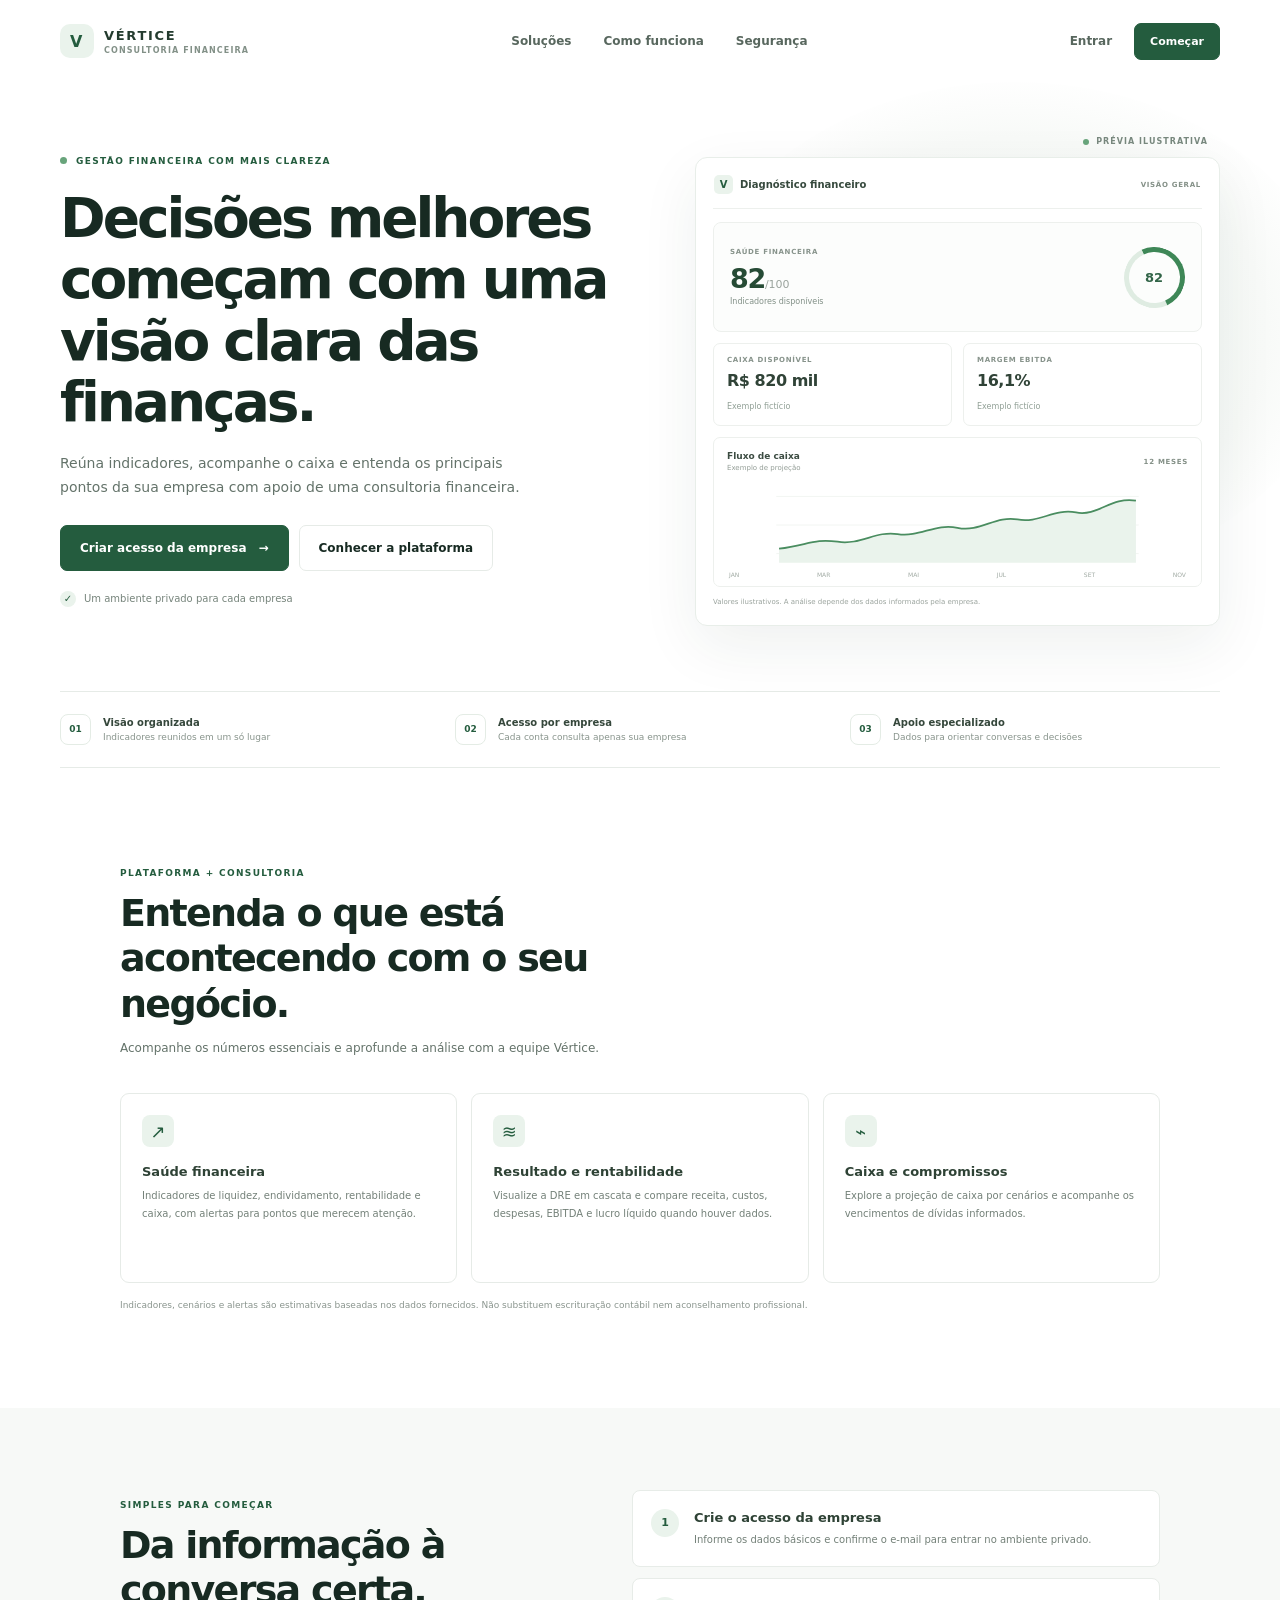
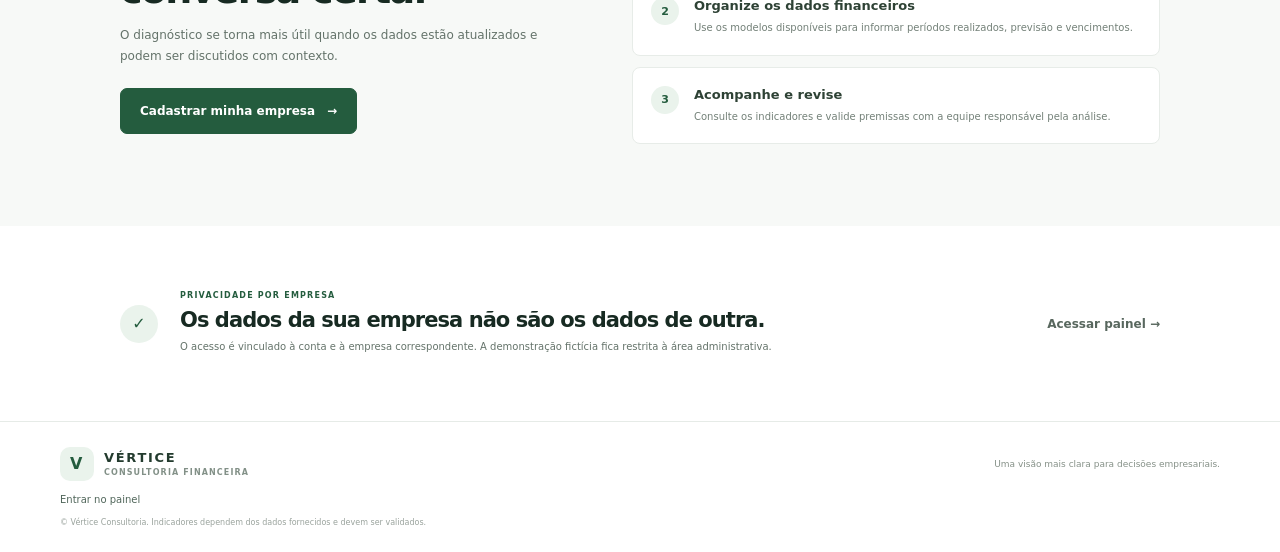
==== commit 2eeed4b8: "feat: add public landing page and separate portal Co-authored-by: Copilot <223556219+Copilot@users.n" ====
--- a/index.html
+++ b/index.html
@@ -4,224 +4,142 @@
   <meta charset="UTF-8">
   <meta name="viewport" content="width=device-width, initial-scale=1.0">
   <meta name="theme-color" content="#f5f7f6">
-  <title>Vértice — Consultoria empresarial</title>
-  <link rel="stylesheet" href="css/style.css">
+  <meta name="description" content="Organize os indicadores financeiros da sua empresa e acompanhe caixa, rentabilidade e endividamento em um só lugar.">
+  <title>Vértice — Clareza financeira para decisões melhores</title>
+  <link rel="stylesheet" href="css/landing.css">
 </head>
 <body>
-  <section class="auth-screen" id="auth-screen">
-    <div class="auth-card">
-      <div class="auth-brand"><span class="auth-mark">V</span><span>VÉRTICE</span></div>
-      <div class="eyebrow">ÁREA RESTRITA</div>
-      <h1>Acesso à consultoria</h1>
-      <p class="auth-description">Entre ou crie uma conta para sua empresa começar a usar o Vértice.</p>
-      <div class="auth-message" id="auth-message" role="alert" hidden></div>
-      <form class="auth-form" id="login-form">
-        <div class="form-field"><label for="login-email">E-mail</label><input id="login-email" type="email" autocomplete="username" required placeholder="voce@empresa.com"></div>
-        <div class="form-field"><label for="login-password">Senha</label><input id="login-password" type="password" autocomplete="current-password" required placeholder="Sua senha"></div>
-        <button class="btn btn-primary" id="login-button" type="submit">Entrar</button>
-        <button class="auth-link" id="forgot-password" type="button">Esqueci minha senha</button>
-        <button class="auth-link" id="show-signup" type="button">Criar conta para minha empresa</button>
-      </form>
-      <form class="auth-form" id="signup-form" hidden>
-        <div class="form-field"><label for="signup-company-name">Nome da empresa</label><input id="signup-company-name" type="text" autocomplete="organization" minlength="2" maxlength="150" required placeholder="Ex.: Empresa Exemplo Ltda."></div>
-        <div class="form-field"><label for="signup-company-sector">Setor de atuação</label><select id="signup-company-sector" required><option value="" selected disabled>Selecione o setor</option><option>Comércio</option><option>Indústria</option><option>Serviços</option><option>Tecnologia</option><option>Saúde</option><option>Logística</option><option>Outro</option></select></div>
-        <div class="form-field"><label for="signup-email">E-mail</label><input id="signup-email" type="email" autocomplete="email" required placeholder="voce@empresa.com"></div>
-        <div class="form-field"><label for="signup-password">Criar senha</label><input id="signup-password" type="password" autocomplete="new-password" minlength="12" required placeholder="Mínimo de 12 caracteres"></div>
-        <div class="form-field"><label for="signup-password-confirm">Confirmar senha</label><input id="signup-password-confirm" type="password" autocomplete="new-password" minlength="12" required placeholder="Repita a senha"></div>
-        <button class="btn btn-primary" id="signup-button" type="submit">Criar conta</button>
-        <button class="auth-link" id="show-login" type="button">Já tenho uma conta</button>
-      </form>
-      <form class="auth-form" id="password-setup-form" hidden>
-        <div class="form-field"><label for="new-password">Criar senha</label><input id="new-password" type="password" autocomplete="new-password" minlength="12" required placeholder="Mínimo de 12 caracteres"></div>
-        <div class="form-field"><label for="confirm-password">Confirmar senha</label><input id="confirm-password" type="password" autocomplete="new-password" minlength="12" required placeholder="Repita a senha"></div>
-        <button class="btn btn-primary" type="submit">Salvar senha e entrar</button>
-      </form>
-      <p class="auth-foot">Acesso protegido. Nunca compartilhe sua senha.</p>
+  <header class="site-header">
+    <a class="site-brand" href="./" aria-label="Vértice, página inicial">
+      <span class="brand-mark" aria-hidden="true">V</span>
+      <span>VÉRTICE <small>CONSULTORIA FINANCEIRA</small></span>
+    </a>
+    <nav class="site-nav" aria-label="Navegação principal">
+      <a href="#solucoes">Soluções</a>
+      <a href="#como-funciona">Como funciona</a>
+      <a href="#seguranca">Segurança</a>
+    </nav>
+    <div class="header-actions">
+      <a class="text-link" href="app.html">Entrar</a>
+      <a class="button button-small" href="app.html?cadastro=1">Começar</a>
     </div>
-  </section>
-  <div class="app" id="app-shell" hidden>
-    <aside class="sidebar">
-      <div class="brand">
-        <div class="brand-mark" aria-hidden="true">
-          <svg width="20" height="20" viewBox="0 0 24 24" fill="none"><path d="M4 17.5 10 5l3.3 7 2.1-4.2L20 17.5H4Z" stroke="currentColor" stroke-width="1.7" stroke-linejoin="round"/><path d="M7.2 14h9.5" stroke="currentColor" stroke-width="1.7" stroke-linecap="round"/></svg>
+  </header>
+
+  <main>
+    <section class="hero">
+      <div class="hero-copy">
+        <div class="eyebrow"><span></span> GESTÃO FINANCEIRA COM MAIS CLAREZA</div>
+        <h1>Decisões melhores começam com uma visão clara das finanças.</h1>
+        <p class="hero-description">Reúna indicadores, acompanhe o caixa e entenda os principais pontos da sua empresa com apoio de uma consultoria financeira.</p>
+        <div class="hero-actions">
+          <a class="button" href="app.html?cadastro=1">Criar acesso da empresa <span aria-hidden="true">→</span></a>
+          <a class="button button-secondary" href="#solucoes">Conhecer a plataforma</a>
         </div>
-        <div><div class="brand-name">VÉRTICE</div><div class="brand-sub">CONSULTORIA EMPRESARIAL</div></div>
+        <div class="hero-assurance"><span aria-hidden="true">✓</span> Um ambiente privado para cada empresa</div>
       </div>
-      <p class="nav-label">Workspace</p>
-      <nav class="nav" aria-label="Navegação principal">
-        <button class="active" data-page="dashboard" aria-current="page"><svg viewBox="0 0 24 24" fill="none" stroke="currentColor" stroke-width="1.7"><rect x="3.5" y="3.5" width="7" height="7" rx="1.5"/><rect x="13.5" y="3.5" width="7" height="4" rx="1.5"/><rect x="13.5" y="11.5" width="7" height="9" rx="1.5"/><rect x="3.5" y="13.5" width="7" height="7" rx="1.5"/></svg>Visão geral</button>
-        <button data-page="admin-accounts"><svg viewBox="0 0 24 24" fill="none" stroke="currentColor" stroke-width="1.7"><circle cx="9" cy="8" r="3.2"/><path d="M3.5 19v-1.2A4.8 4.8 0 0 1 8.3 13h1.4a4.8 4.8 0 0 1 4.8 4.8V19M16 5.2a3.2 3.2 0 0 1 0 6.2M17 13.2a4.8 4.8 0 0 1 3.5 4.6V19"/></svg>Contas</button>
-        <button data-page="companies"><svg viewBox="0 0 24 24" fill="none" stroke="currentColor" stroke-width="1.7"><path d="M4 20V6.5L12 3l8 3.5V20H4Z"/><path d="M8 9h1M15 9h1M8 13h1M15 13h1M10 20v-3h4v3"/></svg>Empresas<span class="nav-count">5</span></button>
-        <button data-page="financial-analysis"><svg viewBox="0 0 24 24" fill="none" stroke="currentColor" stroke-width="1.7"><path d="M4 19.5h16M6.5 16v-4M12 16V6M17.5 16v-7"/><path d="m5 9 4-3 3 2 6-5"/></svg>Diagnóstico</button>
-        <button data-page="accounting"><svg viewBox="0 0 24 24" fill="none" stroke="currentColor" stroke-width="1.7"><path d="M6 3.5h12a2 2 0 0 1 2 2v15H4v-15a2 2 0 0 1 2-2Z"/><path d="M8 8h8M8 12h2M14 12h2M8 16h2M14 16h2"/></svg>Contabilidade</button>
-        <button data-page="investments"><svg viewBox="0 0 24 24" fill="none" stroke="currentColor" stroke-width="1.7"><path d="M4 19.5h16M6.5 16V9.5M12 16V4.5M17.5 16v-4"/><path d="m5 7 4-3 4 2 6-4"/></svg>Investimentos</button>
-        <button data-page="economy"><svg viewBox="0 0 24 24" fill="none" stroke="currentColor" stroke-width="1.7"><circle cx="12" cy="12" r="9"/><path d="M15.5 8.5c-.7-.8-1.8-1.2-3.1-1.2-1.6 0-2.7.7-2.7 1.8 0 3 6.5 1.2 6.5 4.7 0 1.4-1.4 2.5-3.5 2.5-1.5 0-2.8-.5-3.7-1.5M12 5.5v13"/></svg>Economia</button>
-        <button data-page="reports"><svg viewBox="0 0 24 24" fill="none" stroke="currentColor" stroke-width="1.7"><path d="M6 3.5h8l4.5 4.7v12.3H6a2 2 0 0 1-2-2v-13a2 2 0 0 1 2-2Z"/><path d="M14 3.5v5h4.5M8 13h8M8 16.5h6"/></svg>Relatórios</button>
-      </nav>
-      <div class="sidebar-bottom">
-        <div class="upgrade">        <div class="upgrade-title">Fechamento contábil</div><p>Concilie os lançamentos e atualize o balanço patrimonial do mês.</p><a href="#" data-page-link="accounting">Abrir contabilidade →</a></div>
-        <div class="profile"><div class="avatar">VC</div><div><div class="profile-name" id="profile-name">Usuário</div><div class="profile-role" id="profile-role">Administrador</div></div></div>
+      <div class="preview-wrap" aria-label="Prévia ilustrativa do diagnóstico financeiro">
+        <div class="preview-label"><span></span> PRÉVIA ILUSTRATIVA</div>
+        <div class="preview-window">
+          <div class="preview-topbar"><div class="preview-brand"><span>V</span> Diagnóstico financeiro</div><div class="preview-period">VISÃO GERAL</div></div>
+          <div class="preview-score-card">
+            <div><small>SAÚDE FINANCEIRA</small><strong>82<span>/100</span></strong><p>Indicadores disponíveis</p></div>
+            <div class="score-ring"><span>82</span></div>
+          </div>
+          <div class="preview-metrics">
+            <div><small>CAIXA DISPONÍVEL</small><strong>R$ 820 mil</strong><span>Exemplo fictício</span></div>
+            <div><small>MARGEM EBITDA</small><strong>16,1%</strong><span>Exemplo fictício</span></div>
+          </div>
+          <div class="preview-chart">
+            <div class="preview-chart-heading"><div><strong>Fluxo de caixa</strong><small>Exemplo de projeção</small></div><span>12 MESES</span></div>
+            <svg viewBox="0 0 520 132" role="img" aria-label="Ilustração de fluxo de caixa crescente">
+              <line x1="0" y1="25" x2="520" y2="25"></line><line x1="0" y1="66" x2="520" y2="66"></line><line x1="0" y1="107" x2="520" y2="107"></line>
+              <path d="M4 100 C45 95 54 85 88 90 S142 74 174 79 S228 63 260 70 S315 52 346 58 S398 42 430 48 S480 25 516 31 L516 120 L4 120Z"></path>
+              <path class="chart-line" d="M4 100 C45 95 54 85 88 90 S142 74 174 79 S228 63 260 70 S315 52 346 58 S398 42 430 48 S480 25 516 31"></path>
+            </svg>
+            <div class="chart-months"><span>JAN</span><span>MAR</span><span>MAI</span><span>JUL</span><span>SET</span><span>NOV</span></div>
+          </div>
+          <div class="preview-foot">Valores ilustrativos. A análise depende dos dados informados pela empresa.</div>
+        </div>
       </div>
-    </aside>
+    </section>
 
-    <main class="main">
-      <header class="topbar">
-        <div class="crumb">Workspace <span aria-hidden="true">/</span> <strong id="crumb-current" style="color:#536158;font-weight:550">Visão geral</strong></div>
-        <div class="top-actions">
-          <label class="search"><svg viewBox="0 0 24 24" fill="none" stroke="currentColor" stroke-width="1.8"><circle cx="10.8" cy="10.8" r="6.8"/><path d="m16 16 4 4"/></svg><input id="global-search" type="search" placeholder="Buscar empresa..." aria-label="Buscar empresa"></label>
-          <button class="icon-button" id="notification-button" aria-label="Notificações"><svg viewBox="0 0 24 24" fill="none" stroke="currentColor" stroke-width="1.7"><path d="M18 9a6 6 0 0 0-12 0c0 7-2.5 7-2.5 9h17C20.5 16 18 16 18 9ZM10 21h4"/></svg><span class="notification-dot"></span></button>
-          <button class="btn" id="sign-out" type="button">Sair</button>
+    <section class="trust-strip" id="seguranca">
+      <div><span class="trust-icon">01</span><p><strong>Visão organizada</strong><small>Indicadores reunidos em um só lugar</small></p></div>
+      <div><span class="trust-icon">02</span><p><strong>Acesso por empresa</strong><small>Cada conta consulta apenas sua empresa</small></p></div>
+      <div><span class="trust-icon">03</span><p><strong>Apoio especializado</strong><small>Dados para orientar conversas e decisões</small></p></div>
+    </section>
+
+    <section class="solutions section-container" id="solucoes">
+      <div class="section-heading">
+        <div class="eyebrow">PLATAFORMA + CONSULTORIA</div>
+        <h2>Entenda o que está acontecendo com o seu negócio.</h2>
+        <p>Acompanhe os números essenciais e aprofunde a análise com a equipe Vértice.</p>
+      </div>
+      <div class="solution-grid">
+        <article class="solution-card">
+          <div class="solution-icon">↗</div>
+          <h3>Saúde financeira</h3>
+          <p>Indicadores de liquidez, endividamento, rentabilidade e caixa, com alertas para pontos que merecem atenção.</p>
+        </article>
+        <article class="solution-card">
+          <div class="solution-icon">≋</div>
+          <h3>Resultado e rentabilidade</h3>
+          <p>Visualize a DRE em cascata e compare receita, custos, despesas, EBITDA e lucro líquido quando houver dados.</p>
+        </article>
+        <article class="solution-card">
+          <div class="solution-icon">⌁</div>
+          <h3>Caixa e compromissos</h3>
+          <p>Explore a projeção de caixa por cenários e acompanhe os vencimentos de dívidas informados.</p>
+        </article>
+      </div>
+      <p class="section-disclaimer">Indicadores, cenários e alertas são estimativas baseadas nos dados fornecidos. Não substituem escrituração contábil nem aconselhamento profissional.</p>
+    </section>
+
+    <section class="process-section" id="como-funciona">
+      <div class="section-container process-layout">
+        <div class="section-heading">
+          <div class="eyebrow">SIMPLES PARA COMEÇAR</div>
+          <h2>Da informação à conversa certa.</h2>
+          <p>O diagnóstico se torna mais útil quando os dados estão atualizados e podem ser discutidos com contexto.</p>
+          <a class="button" href="app.html?cadastro=1">Cadastrar minha empresa <span aria-hidden="true">→</span></a>
         </div>
-      </header>
+        <div class="process-list">
+          <article><span>1</span><div><h3>Crie o acesso da empresa</h3><p>Informe os dados básicos e confirme o e-mail para entrar no ambiente privado.</p></div></article>
+          <article><span>2</span><div><h3>Organize os dados financeiros</h3><p>Use os modelos disponíveis para informar períodos realizados, previsão e vencimentos.</p></div></article>
+          <article><span>3</span><div><h3>Acompanhe e revise</h3><p>Consulte os indicadores e valide premissas com a equipe responsável pela análise.</p></div></article>
+        </div>
+      </div>
+    </section>
 
-      <div class="content">
-        <section class="page-section visible" id="page-dashboard">
-          <div class="page-heading">
-            <div><div class="eyebrow">CONSULTORIA FINANCEIRA EMPRESARIAL</div><h1>Orla Café e Alimentos Ltda.</h1><div class="subheading">Diagnóstico integrado: contabilidade, caixa, economia e investimentos.</div></div>
-            <div class="heading-actions"><button class="btn" data-page-link="accounting">Ver balanço</button><button class="btn btn-primary" data-add-company><svg viewBox="0 0 24 24" fill="none" stroke="currentColor" stroke-width="2"><path d="M12 5v14M5 12h14"/></svg>Nova empresa</button></div>
-          </div>
-          <div class="demo-note"><svg viewBox="0 0 24 24" fill="none" stroke="currentColor" stroke-width="1.8"><circle cx="12" cy="12" r="9"/><path d="M12 11v5M12 8h.01"/></svg><span><strong>Dados fictícios para demonstração.</strong> Os números e cenários não representam uma empresa real. As oportunidades de investimento são hipóteses para análise profissional, não recomendações automáticas.</span></div>
-          <div class="stats">
-            <article class="card stat-card"><div class="stat-top"><span class="stat-label">Caixa disponível</span><span class="stat-icon"><svg viewBox="0 0 24 24" fill="none" stroke="currentColor" stroke-width="1.8"><rect x="3.5" y="6" width="17" height="14" rx="2"/><path d="M7 6V4h10v2M3.5 11h17M15 14h2"/></svg></span></div><div class="stat-value">R$ 820 mil</div><div class="stat-foot"><span>Saldo em bancos (demo)</span></div></article>
-            <article class="card stat-card"><div class="stat-top"><span class="stat-label">Faturamento mensal</span><span class="stat-icon"><svg viewBox="0 0 24 24" fill="none" stroke="currentColor" stroke-width="1.8"><path d="M4 19.5h16M6.5 16V9.5M12 16V4.5M17.5 16v-4"/></svg></span></div><div class="stat-value">R$ 720 mil</div><div class="stat-foot"><span class="positive">↑ 5,2%</span><span>vs. mês anterior (demo)</span></div></article>
-            <article class="card stat-card"><div class="stat-top"><span class="stat-label">Margem EBITDA</span><span class="stat-icon"><svg viewBox="0 0 24 24" fill="none" stroke="currentColor" stroke-width="1.8"><path d="m4 16 5-5 3.5 3.5L20 7M14.5 7H20v5.5"/></svg></span></div><div class="stat-value">16,1%</div><div class="stat-foot"><span>R$ 116 mil no mês (demo)</span></div></article>
-            <article class="card stat-card"><div class="stat-top"><span class="stat-label">Endividamento total</span><span class="stat-icon" style="background:#fbf2e5;color:#b48036"><svg viewBox="0 0 24 24" fill="none" stroke="currentColor" stroke-width="1.8"><circle cx="12" cy="12" r="9"/><path d="M8 9h8M8 12h8M8 15h8"/></svg></span></div><div class="stat-value">R$ 2,6 mi</div><div class="stat-foot"><span>43,3% do ativo total (demo)</span></div></article>
-          </div>
-          <div class="middle-grid">
-            <article class="card panel">
-              <div class="panel-heading"><div><div class="panel-title">Evolução do caixa</div><div class="panel-caption">Saldo mensal consolidado (ilustrativo)</div></div><div class="range-tabs" aria-label="Período do gráfico"><button data-range="1M">1M</button><button data-range="3M">3M</button><button data-range="6M">6M</button><button class="selected" data-range="1A">1A</button><button data-range="Tudo">Tudo</button></div></div>
-              <div class="chart-summary"><span class="chart-value">R$ 820 mil</span><span class="chart-change">↗ 8,2% no período</span></div>
-              <div class="chart-wrap"><svg viewBox="0 0 700 180" preserveAspectRatio="none" role="img" aria-label="Gráfico demonstrativo de evolução do caixa"><defs><linearGradient id="areaFill" x1="0" x2="0" y1="0" y2="1"><stop offset="0%" stop-color="#6eae87" stop-opacity=".2"/><stop offset="100%" stop-color="#6eae87" stop-opacity="0"/></linearGradient></defs><line class="chart-grid" x1="42" y1="25" x2="690" y2="25"/><line class="chart-grid" x1="42" y1="67" x2="690" y2="67"/><line class="chart-grid" x1="42" y1="109" x2="690" y2="109"/><line class="chart-grid" x1="42" y1="151" x2="690" y2="151"/><text class="chart-label" x="0" y="28">900 mil</text><text class="chart-label" x="0" y="70">700 mil</text><text class="chart-label" x="0" y="112">500 mil</text><text class="chart-label" x="0" y="154">300 mil</text><path class="chart-area" d="M42 138 C78 133 84 128 112 131 S160 119 188 123 S224 105 252 112 S294 101 320 106 S362 87 390 97 S430 91 458 78 S500 85 526 71 S567 66 594 60 S638 47 666 53 S680 37 690 31 L690 151 L42 151Z"/><path class="chart-line" d="M42 138 C78 133 84 128 112 131 S160 119 188 123 S224 105 252 112 S294 101 320 106 S362 87 390 97 S430 91 458 78 S500 85 526 71 S567 66 594 60 S638 47 666 53 S680 37 690 31"/><text class="chart-label" x="42" y="172">Dez</text><text class="chart-label" x="150" y="172">Fev</text><text class="chart-label" x="258" y="172">Abr</text><text class="chart-label" x="366" y="172">Jun</text><text class="chart-label" x="474" y="172">Ago</text><text class="chart-label" x="582" y="172">Out</text><text class="chart-label" x="661" y="172">Nov</text></svg></div>
-            </article>
-            <article class="card panel">
-              <div class="panel-heading"><div><div class="panel-title">Composição do ativo</div><div class="panel-caption">Balanço patrimonial demonstrativo</div></div><button class="view-all" data-page-link="accounting">Abrir BP →</button></div>
-              <div class="allocation-body"><div class="donut"><div class="donut-center"><strong>R$ 6,0 mi</strong><span>ativo total</span></div></div><div class="legend"><div class="legend-item"><span class="legend-dot" style="background:#286d4b"></span><span class="legend-name">Ativo circulante</span><span class="legend-value">40% · R$ 2,4 mi</span></div><div class="legend-item"><span class="legend-dot" style="background:#7fb696"></span><span class="legend-name">Ativo não circulante</span><span class="legend-value">60% · R$ 3,6 mi</span></div><div class="legend-item"><span class="legend-dot" style="background:#d7ba82"></span><span class="legend-name">Passivos totais</span><span class="legend-value">R$ 2,6 mi</span></div><div class="legend-item"><span class="legend-dot" style="background:#d9e7dc"></span><span class="legend-name">Patrimônio líquido</span><span class="legend-value">R$ 3,4 mi</span></div></div></div>
-            </article>
-          </div>
-          <div class="bottom-grid">
-            <article class="card clients-panel">
-              <div class="panel-heading"><div><div class="panel-title">Empresas acompanhadas</div><div class="panel-caption">Visão resumida dos negócios no workspace</div></div><button class="view-all" data-page-link="companies">Ver todas →</button></div>
-              <table class="client-table"><thead><tr><th>EMPRESA</th><th>FATURAMENTO</th><th>EBITDA</th><th>STATUS</th></tr></thead><tbody id="company-rows"></tbody></table>
-            </article>
-            <article class="card panel">
-              <div class="panel-heading"><div><div class="panel-title">Pontos para análise</div><div class="panel-caption">Hipóteses iniciais para discussão</div></div></div>
-              <div class="recommendations"><div class="recommendation"><span class="recommendation-number">1</span><div><strong>Validar capital de giro</strong><p>Comparar o ciclo de caixa e as obrigações dos próximos meses.</p></div></div><div class="recommendation"><span class="recommendation-number">2</span><div><strong>Revisar endividamento</strong><p>Conferir custo, prazo e garantias das dívidas no balancete.</p></div></div><div class="recommendation"><span class="recommendation-number">3</span><div><strong>Avaliar caixa excedente</strong><p>Simular liquidez e projetos da empresa antes de decidir novos investimentos.</p></div></div></div>
-            </article>
-          </div>
-        </section>
+    <section class="privacy-section section-container">
+      <div class="privacy-mark" aria-hidden="true">✓</div>
+      <div><div class="eyebrow">PRIVACIDADE POR EMPRESA</div><h2>Os dados da sua empresa não são os dados de outra.</h2><p>O acesso é vinculado à conta e à empresa correspondente. A demonstração fictícia fica restrita à área administrativa.</p></div>
+      <a class="text-link" href="app.html">Acessar painel <span aria-hidden="true">→</span></a>
+    </section>
+  </main>
 
-        <section class="page-section" id="page-companies">
-          <div class="page-heading"><div><div class="eyebrow">Carteira de consultoria</div><h1>Empresas</h1><div class="subheading">Cadastros e visão inicial dos negócios atendidos.</div></div><button class="btn btn-primary" data-add-company><svg viewBox="0 0 24 24" fill="none" stroke="currentColor" stroke-width="2"><path d="M12 5v14M5 12h14"/></svg>Nova empresa</button></div>
-          <div class="demo-note"><svg viewBox="0 0 24 24" fill="none" stroke="currentColor" stroke-width="1.8"><circle cx="12" cy="12" r="9"/><path d="M12 11v5M12 8h.01"/></svg><span>Empresas demonstrativas; os novos cadastros são salvos no Supabase.</span></div>
-          <article class="card clients-panel"><div class="panel-heading"><div><div class="panel-title">Negócios acompanhados</div><div class="panel-caption"><span id="company-count">5</span> resultados</div></div><button class="btn" data-export>Exportar lista</button></div><table class="client-table"><thead><tr><th>EMPRESA</th><th>SETOR</th><th>FATURAMENTO MENSAL</th><th>EBITDA</th><th>STATUS</th></tr></thead><tbody id="all-company-rows"></tbody></table></article>
-        </section>
+  <footer class="site-footer">
+    <a class="site-brand" href="./"><span class="brand-mark" aria-hidden="true">V</span><span>VÉRTICE <small>CONSULTORIA FINANCEIRA</small></span></a>
+    <p>Uma visão mais clara para decisões empresariais.</p>
+    <a href="app.html">Entrar no painel</a>
+    <small>© Vértice Consultoria. Indicadores dependem dos dados fornecidos e devem ser validados.</small>
+  </footer>
 
-        <section class="page-section" id="page-admin-accounts">
-          <div class="page-heading"><div><div class="eyebrow">Administração</div><h1>Contas de clientes</h1><div class="subheading">Consulte as empresas cadastradas e o status de confirmação do e-mail.</div></div></div>
-          <div class="demo-note"><span>Consulta somente. O acesso do cliente é liberado após confirmar o e-mail; esta área não altera nem bloqueia contas.</span></div>
-          <article class="card clients-panel">
-            <div class="panel-heading"><div><div class="panel-title">Clientes cadastrados</div><div class="panel-caption"><span id="admin-account-count">0</span> resultados</div></div><button class="btn" id="refresh-admin-accounts" type="button">Atualizar lista</button></div>
-            <div class="admin-account-controls"><input class="admin-account-search" id="admin-account-search" type="search" placeholder="Buscar por empresa ou e-mail..." aria-label="Buscar contas de clientes"></div>
-            <div class="admin-account-table-wrap"><table class="client-table admin-account-table"><thead><tr><th>EMPRESA</th><th>E-MAIL DA CONTA</th><th>SETOR</th><th>CONFIRMAÇÃO</th><th>CADASTRO</th></tr></thead><tbody id="admin-account-rows"></tbody></table></div>
-          </article>
-        </section>
-
-        <section class="page-section" id="page-accounting">
-          <div class="page-heading"><div><div class="eyebrow">Fechamento demonstrativo · Outubro 2026</div><h1>Contabilidade & balanço</h1><div class="subheading">Base organizada para entender ativos, passivos, resultado e caixa.</div></div><button class="btn" data-toast="A integração para importar balancetes e extratos fará parte das próximas etapas.">Importar balancete</button></div>
-          <div class="demo-note"><svg viewBox="0 0 24 24" fill="none" stroke="currentColor" stroke-width="1.8"><circle cx="12" cy="12" r="9"/><path d="M12 11v5M12 8h.01"/></svg><span>Demonstrativo fictício e simplificado. A escrituração e o balanço oficiais precisam ser preparados e revisados por profissionais habilitados com os documentos de origem.</span></div>
-          <div class="accounting-columns">
-            <article class="card panel"><div class="panel-heading"><div><div class="panel-title">Balanço Patrimonial (BP)</div><div class="panel-caption">Orla Café e Alimentos Ltda. · R$</div></div><span class="company-status">Ativo = Passivo + PL</span></div><table class="statement-table"><thead><tr><th>ATIVOS</th><th>VALOR</th></tr></thead><tbody><tr><td>Caixa e equivalentes</td><td>820.000</td></tr><tr><td>Contas a receber e estoques</td><td>1.580.000</td></tr><tr class="total"><td>Ativo circulante</td><td>2.400.000</td></tr><tr><td>Imobilizado e outros ativos</td><td>3.600.000</td></tr><tr class="total"><td>Ativo total</td><td>6.000.000</td></tr></tbody></table><table class="statement-table"><thead><tr><th>PASSIVOS E PATRIMÔNIO LÍQUIDO</th><th>VALOR</th></tr></thead><tbody><tr><td>Passivo circulante</td><td>1.150.000</td></tr><tr><td>Passivo não circulante</td><td>1.450.000</td></tr><tr><td>Patrimônio líquido</td><td>3.400.000</td></tr><tr class="total"><td>Total passivo + PL</td><td>6.000.000</td></tr></tbody></table><div class="section-note">Estrutura resumida para demonstração; sem plano de contas ou lançamentos contábeis reais.</div></article>
-            <article class="card panel"><div class="panel-heading"><div><div class="panel-title">DRE simplificada</div><div class="panel-caption">Acumulado demonstrativo · R$</div></div></div><table class="statement-table"><thead><tr><th>DEMONSTRAÇÃO DO RESULTADO</th><th>VALOR</th></tr></thead><tbody><tr><td>Receita líquida</td><td>8.400.000</td></tr><tr><td>(−) Custos</td><td>(4.700.000)</td></tr><tr class="total"><td>Lucro bruto</td><td>3.700.000</td></tr><tr><td>(−) Despesas operacionais</td><td>(2.350.000)</td></tr><tr class="total"><td>EBITDA</td><td>1.350.000</td></tr><tr><td>(−) Depreciação e resultado financeiro</td><td>(430.000)</td></tr><tr><td>(−) Tributos estimados</td><td>(240.000)</td></tr><tr class="total"><td>Lucro líquido estimado</td><td>680.000</td></tr></tbody></table><div class="recommendations"><div class="recommendation"><span class="recommendation-number">i</span><div><strong>Liquidez corrente: 2,09</strong><p>Ativo circulante dividido pelo passivo circulante, com base nos números fictícios acima.</p></div></div><div class="recommendation"><span class="recommendation-number">i</span><div><strong>Conferência necessária</strong><p>Concilie saldos bancários, contas a pagar/receber, estoque, imobilizado e impostos.</p></div></div></div></article>
-          </div>
-        </section>
-
-        <section class="page-section" id="page-investments">
-          <div class="page-heading"><div><div class="eyebrow">Planejamento financeiro</div><h1>Investimentos da empresa</h1><div class="subheading">Simule alternativas para o caixa e para o crescimento do negócio.</div></div><button class="btn" data-toast="O cenário está pronto para ser revisado junto ao consultor.">Preparar cenário</button></div>
-          <div class="demo-note"><svg viewBox="0 0 24 24" fill="none" stroke="currentColor" stroke-width="1.8"><circle cx="12" cy="12" r="9"/><path d="M12 11v5M12 8h.01"/></svg><span><strong>Simulação ilustrativa, não recomendação.</strong> Antes de investir, confirmar obrigações, capital de giro, dívidas, prazo, liquidez, tributação e objetivos da empresa com os responsáveis.</span></div>
-          <div class="stats"><article class="card stat-card"><div class="stat-label">Caixa informado (demo)</div><div class="stat-value">R$ 820 mil</div><div class="stat-foot">Saldo bancário ilustrativo</div></article><article class="card stat-card"><div class="stat-label">Reserva operacional simulada</div><div class="stat-value">R$ 600 mil</div><div class="stat-foot">Hipótese de 3 meses de despesas essenciais</div></article><article class="card stat-card"><div class="stat-label">Excedente potencial a analisar</div><div class="stat-value">R$ 220 mil</div><div class="stat-foot">Somente após validar caixa e compromissos</div></article><article class="card stat-card"><div class="stat-label">Dívidas a revisar</div><div class="stat-value">R$ 2,6 mi</div><div class="stat-foot">Compare custo da dívida e retorno esperado</div></article><article class="card stat-card"><div class="stat-label">Dívida líquida / EBITDA (demo)</div><div class="stat-value">1,32x</div><div class="stat-foot">(R$ 2,6 mi − R$ 0,82 mi) ÷ R$ 1,35 mi</div></article></div>
-          <article class="card panel"><div class="panel-heading"><div><div class="panel-title">Cenário de uso do excedente</div><div class="panel-caption">Alternativas para discussão com a gestão — não executar automaticamente</div></div><span class="company-status">Simulação · R$ 220 mil</span></div><div class="recommendations"><div class="recommendation"><span class="recommendation-number">1</span><div><strong>R$ 88 mil · Liquidez e proteção de caixa (40%)</strong><p>Avaliar alternativas de baixo risco e resgate compatível com o calendário de pagamentos e a política financeira da empresa.</p></div></div><div class="recommendation"><span class="recommendation-number">2</span><div><strong>R$ 77 mil · Equipamentos e eficiência (35%)</strong><p>Comparar retorno operacional, custo total, prazo de implantação e necessidade de financiamento do projeto.</p></div></div><div class="recommendation"><span class="recommendation-number">3</span><div><strong>R$ 55 mil · Tecnologia e vendas (25%)</strong><p>Estimar ganhos de produtividade e receita, com metas, responsáveis e acompanhamento do fluxo de caixa.</p></div></div></div><div class="section-note">Percentuais e valores são apenas um exemplo de cenário. A decisão final depende do diagnóstico completo, documentação, validação contábil e aprovação dos responsáveis pela empresa.</div></article>
-        </section>
-
-        <section class="page-section" id="page-economy">
-          <div class="page-heading"><div><div class="eyebrow">Contexto externo</div><h1>Economia</h1><div class="subheading">Indicadores que podem afetar custos, crédito, preços e decisões da empresa.</div></div><button class="btn" data-toast="Na versão de produção, esta área deverá usar fontes oficiais e exibir a data de atualização.">Atualizar indicadores</button></div>
-          <div class="demo-note"><svg viewBox="0 0 24 24" fill="none" stroke="currentColor" stroke-width="1.8"><circle cx="12" cy="12" r="9"/><path d="M12 11v5M12 8h.01"/></svg><span>Indicadores fictícios para demonstrar a tela. Não são cotações atuais nem dados conectados a fontes econômicas.</span></div>
-          <div class="economic-grid"><article class="card economic-card"><span>Selic anual · exemplo</span><strong>14,75%</strong><small>Custo de oportunidade e crédito</small></article><article class="card economic-card"><span>IPCA 12 meses · exemplo</span><strong>4,8%</strong><small>Pressão sobre custos e preços</small></article><article class="card economic-card"><span>Dólar · exemplo</span><strong>R$ 5,40</strong><small>Impacto em itens importados</small></article><article class="card economic-card"><span>PIB · projeção ilustrativa</span><strong>2,1%</strong><small>Cenário de atividade econômica</small></article></div>
-          <article class="card panel" style="margin-top:16px"><div class="panel-title">Como conectar o cenário ao negócio</div><div class="recommendations"><div class="recommendation"><span class="recommendation-number">1</span><div><strong>Mapear exposição</strong><p>Identificar custos indexados, insumos importados, contratos e dívidas pós-fixadas.</p></div></div><div class="recommendation"><span class="recommendation-number">2</span><div><strong>Simular cenários</strong><p>Testar efeitos em margem, capital de giro, capacidade de pagamento e orçamento.</p></div></div><div class="recommendation"><span class="recommendation-number">3</span><div><strong>Revisar periodicamente</strong><p>Registrar fonte, data e premissas dos indicadores usados em cada análise.</p></div></div></div></article>
-        </section>
-
-        <section class="page-section" id="page-reports">
-          <div class="page-heading"><div><div class="eyebrow">Análises e acompanhamento</div><h1>Relatórios</h1><div class="subheading">Organize diagnósticos financeiros e materiais de reunião.</div></div></div>
-          <div class="demo-note"><svg viewBox="0 0 24 24" fill="none" stroke="currentColor" stroke-width="1.8"><circle cx="12" cy="12" r="9"/><path d="M12 11v5M12 8h.01"/></svg><span>Relatórios demonstrativos. Para uso profissional, incluir origem, competência, responsável, validações e trilha de auditoria.</span></div>
-          <div class="section-grid"><article class="card report-card"><div class="stat-icon"><svg viewBox="0 0 24 24" fill="none" stroke="currentColor" stroke-width="1.8"><path d="M6 3.5h8l4.5 4.7v12.3H6a2 2 0 0 1-2-2v-13a2 2 0 0 1 2-2Z"/><path d="M14 3.5v5h4.5M8 13h8M8 16.5h6"/></svg></div><h3>Cadastro de empresas</h3><p>Lista demonstrativa das empresas acompanhadas e dados básicos de faturamento.</p><button class="btn" data-export>Baixar CSV</button></article><article class="card report-card"><div class="stat-icon"><svg viewBox="0 0 24 24" fill="none" stroke="currentColor" stroke-width="1.8"><path d="M4 19.5h16M6.5 16V9.5M12 16V4.5M17.5 16v-4"/></svg></div><h3>Diagnóstico financeiro</h3><p>Consulte o balanço, a DRE simplificada e o cenário de investimentos demonstrativo.</p><button class="btn" data-page-link="accounting">Ver balanço</button></article></div>
-        </section>
-        <section class="page-section" id="page-client">
-          <div class="page-heading"><div><div class="eyebrow">Área da empresa</div><h1>Minha empresa</h1><div class="subheading">Acompanhe o cadastro e os próximos passos da consultoria.</div></div><button class="btn btn-primary" data-page-link="financial-analysis">Abrir diagnóstico financeiro</button></div>
-          <div class="demo-note"><span>Seu acesso é restrito à empresa vinculada. No diagnóstico, informe os dados mensais e a previsão de caixa para análise conjunta com a consultoria.</span></div>
-          <article class="card panel client-company-card">
-            <div class="panel-heading"><div><div class="panel-title">Dados da empresa</div><div class="panel-caption">Informações cadastradas na criação da conta</div></div><span class="company-status" id="client-company-status">Carregando</span></div>
-            <h2 class="client-company-name" id="client-company-name">Carregando...</h2>
-            <p class="client-company-sector" id="client-company-sector"></p>
-          </article>
-          <article class="card panel client-next-steps">
-            <div class="panel-title">Próximos passos</div>
-            <p>Preencha os dados mensais e a previsão de caixa no diagnóstico financeiro; a consultoria poderá validar as informações em conjunto com você.</p>
-          </article>
-        </section>
-        <section class="page-section" id="page-financial-analysis">
-          <div class="page-heading financial-page-heading">
-            <div><div class="eyebrow">Análise financeira</div><h1>Diagnóstico da empresa</h1><div class="subheading" id="financial-period-caption">Importe os dados mensais para calcular os indicadores.</div></div>
-            <div class="heading-actions"><button class="btn" id="client-home-link" type="button" hidden>Minha empresa</button><button class="btn" id="refresh-financial-analysis" type="button">Atualizar análise</button></div>
-          </div>
-          <div class="demo-note"><span>PMR = contas a receber ÷ receita × dias do mês; PME = estoque ÷ CMV × dias; PMP = fornecedores ÷ compras × dias. O ciclo financeiro é PMR + PME − PMP e a necessidade de capital de giro é contas a receber + estoque − fornecedores. EBITDA é receita − CMV − despesas variáveis − despesas fixas. A dívida líquida/EBITDA usa os últimos 12 meses completos. São estimativas com saldos de fechamento; valide critérios contábeis antes de usar.</span></div>
-          <div class="financial-company-controls">
-            <label class="form-field" id="financial-company-field" for="financial-company-select"><span>Empresa</span><select id="financial-company-select"></select></label>
-          </div>
-          <div class="stats analysis-stats">
-            <article class="card stat-card"><div class="stat-label">PMR</div><div class="stat-value" id="metric-pmr">—</div><div class="stat-foot">Prazo médio de recebimento</div></article>
-            <article class="card stat-card"><div class="stat-label">PME</div><div class="stat-value" id="metric-pme">—</div><div class="stat-foot">Prazo médio de estoque</div></article>
-            <article class="card stat-card"><div class="stat-label">PMP</div><div class="stat-value" id="metric-pmp">—</div><div class="stat-foot">Prazo médio de pagamento</div></article>
-            <article class="card stat-card"><div class="stat-label">Ciclo financeiro</div><div class="stat-value" id="metric-cash-cycle">—</div><div class="stat-foot">PMR + PME − PMP</div></article>
-            <article class="card stat-card"><div class="stat-label">Necessidade de capital de giro</div><div class="stat-value" id="metric-working-capital">—</div><div class="stat-foot">Contas a receber + estoque − fornecedores</div></article>
-            <article class="card stat-card"><div class="stat-label">Dívida líquida / EBITDA</div><div class="stat-value" id="metric-net-debt-ebitda">—</div><div class="stat-foot">Dívida líquida dividida pelo EBITDA LTM</div></article>
-            <article class="card stat-card"><div class="stat-label">Ponto de equilíbrio mensal</div><div class="stat-value" id="metric-break-even">—</div><div class="stat-foot">Custos fixos ÷ margem de contribuição</div></article>
-          </div>
-          <article class="card panel analysis-panel">
-            <div class="panel-heading"><div><div class="panel-title">DRE — análise horizontal e vertical</div><div class="panel-caption">Comparação mensal; custos e despesas aparecem como valores negativos.</div></div></div>
-            <div class="analysis-table-wrap"><table class="statement-table analysis-table"><thead><tr><th>CONTA</th><th id="dre-current-period">MÊS ATUAL</th><th>% DA RECEITA</th><th>VARIAÇÃO VS. ANTERIOR</th></tr></thead><tbody id="dre-analysis-rows"></tbody></table></div>
-          </article>
-          <article class="card panel analysis-panel">
-            <div class="panel-heading"><div><div class="panel-title">Fluxo de caixa projetado</div><div class="panel-caption">Saldo inicial + entradas previstas − saídas previstas, pelos próximos 6 meses.</div></div></div>
-            <div class="analysis-table-wrap"><table class="statement-table analysis-table"><thead><tr><th>MÊS</th><th>SALDO INICIAL</th><th>ENTRADAS</th><th>SAÍDAS</th><th>SALDO PROJETADO</th></tr></thead><tbody id="cash-forecast-rows"></tbody></table></div>
-          </article>
-          <div class="section-grid financial-import-grid">
-            <article class="card panel">
-              <div class="panel-title">Importar dados mensais</div>
-              <p class="panel-caption">Uma linha por mês. Inclua receita, custos, saldos, dívida e caixa de fechamento.</p>
-              <div class="upload-actions"><button class="btn" id="download-financial-template" type="button">Baixar modelo CSV</button><label class="btn" for="financial-csv-file">Selecionar CSV</label><input id="financial-csv-file" type="file" accept=".csv,text/csv" hidden><button class="btn btn-primary" id="import-financial-csv" type="button" disabled>Importar dados</button></div>
-              <p class="upload-file-name" id="financial-csv-name" aria-live="polite">Nenhum arquivo selecionado.</p>
-              <p class="section-note">Use os cabeçalhos do modelo; valores numéricos podem usar vírgula decimal. Datas no formato AAAA-MM.</p>
-            </article>
-            <article class="card panel">
-              <div class="panel-title">Importar previsão de caixa</div>
-              <p class="panel-caption">Informe entradas e saídas previstas para os 6 meses após o último período realizado.</p>
-              <div class="upload-actions"><button class="btn" id="download-forecast-template" type="button">Baixar modelo de previsão</button><label class="btn" for="forecast-csv-file">Selecionar CSV</label><input id="forecast-csv-file" type="file" accept=".csv,text/csv" hidden><button class="btn btn-primary" id="import-forecast-csv" type="button" disabled>Importar previsão</button></div>
-              <p class="upload-file-name" id="forecast-csv-name" aria-live="polite">Nenhum arquivo selecionado.</p>
-              <p class="section-note">O saldo inicial da projeção é o caixa do último mês realizado; o saldo projetado de cada mês é levado ao seguinte.</p>
-            </article>
-          </div>
-        </section>
-        <div class="disclaimer">Vértice é um protótipo demonstrativo. Dados reais exigem armazenamento seguro, validação contábil, consentimentos e revisão regulatória aplicável.</div>
-      </div>
-    </main>
-  </div>
-
-  <div class="toast" id="toast" role="status" aria-live="polite"></div>
-  <div class="modal-backdrop" id="company-modal" role="dialog" aria-modal="true" aria-labelledby="modal-title">
-    <div class="modal"><div class="modal-top"><div><h2 id="modal-title">Adicionar empresa</h2><div class="modal-subtitle">Cadastre uma empresa para iniciar o diagnóstico financeiro.</div></div><button class="close-modal" id="close-modal" aria-label="Fechar">×</button></div>
-      <form id="company-form"><div class="form-grid"><div class="form-field"><label for="company-name-input">Razão social ou nome</label><input id="company-name-input" name="name" required autocomplete="organization" placeholder="Ex.: Empresa Exemplo Ltda."></div><div class="form-field"><label for="company-sector-input">Setor de atuação</label><select id="company-sector-input" name="sector"><option>Comércio</option><option>Indústria</option><option>Serviços</option><option>Tecnologia</option><option>Saúde</option><option>Logística</option><option>Outro</option></select></div><div class="form-field"><label for="company-revenue-input">Faturamento mensal aproximado (R$)</label><input id="company-revenue-input" name="revenue" type="number" min="0" step="1000" required placeholder="Ex.: 250000"></div></div><div class="form-actions"><button class="btn" type="button" id="cancel-modal">Cancelar</button><button class="btn btn-primary" type="submit">Adicionar empresa</button></div></form>
-    </div>
-  </div>
-
-  <script type="module" src="js/app.js"></script>
+  <script>
+    const callbackSearch = new URLSearchParams(window.location.search);
+    const callbackHash = new URLSearchParams(window.location.hash.slice(1));
+    const authCallback = callbackSearch.has("code")
+      || callbackSearch.has("error")
+      || callbackSearch.has("error_code")
+      || callbackHash.has("access_token")
+      || callbackHash.has("error")
+      || ["invite", "recovery", "signup"].includes(callbackSearch.get("type") || callbackHash.get("type"));
+    if (authCallback) {
+      const appUrl = new URL("app.html", window.location.href);
+      appUrl.search = window.location.search;
+      appUrl.hash = window.location.hash;
+      window.location.replace(appUrl.href);
+    }
+  </script>
 </body>
 </html>
--- a/css/landing.css
+++ b/css/landing.css
@@ -0,0 +1,141 @@
+:root {
+  color-scheme: light;
+  --ink: #172a22;
+  --muted: #64736a;
+  --green: #245c3e;
+  --green-dark: #19482f;
+  --green-pale: #eaf3ec;
+  --line: #e6ebe7;
+  --canvas: #f7f9f7;
+}
+
+* { box-sizing: border-box; }
+html { scroll-behavior: smooth; }
+body { margin: 0; background: #fff; color: var(--ink); font-family: Inter, ui-sans-serif, system-ui, -apple-system, "Segoe UI", sans-serif; -webkit-font-smoothing: antialiased; }
+a { color: inherit; text-decoration: none; }
+.site-header { display: flex; width: min(1160px, calc(100% - 64px)); height: 82px; align-items: center; justify-content: space-between; margin: auto; }
+.site-brand { display: inline-flex; align-items: center; gap: 10px; color: #233b2e; font-size: 13px; font-weight: 800; letter-spacing: .13em; }
+.site-brand small { display: block; margin-top: 3px; color: #829087; font-size: 8px; font-weight: 650; letter-spacing: .14em; }
+.brand-mark { display: grid; width: 34px; height: 34px; place-items: center; border-radius: 10px; background: var(--green-pale); color: var(--green); font-size: 16px; }
+.site-nav, .header-actions { display: flex; align-items: center; gap: 32px; }
+.site-nav a, .text-link { color: #58675e; font-size: 12px; font-weight: 550; }
+.site-nav a:hover, .text-link:hover, .site-footer > a:hover { color: var(--green); }
+.header-actions { gap: 22px; }
+.button { display: inline-flex; min-height: 46px; align-items: center; justify-content: center; gap: 12px; padding: 0 19px; border: 1px solid var(--green); border-radius: 7px; background: var(--green); color: #fff; font-size: 12px; font-weight: 650; transition: background .15s, transform .15s; }
+.button:hover { transform: translateY(-1px); background: var(--green-dark); }
+.button-small { min-height: 37px; padding: 0 15px; font-size: 11px; }
+.button-secondary { border-color: var(--line); background: white; color: var(--ink); }
+.button-secondary:hover { background: var(--canvas); }
+.hero { position: relative; display: grid; width: min(1160px, calc(100% - 64px)); min-height: 525px; grid-template-columns: 1fr 1fr; align-items: center; gap: 56px; padding: 55px 0 65px; margin: auto; }
+.hero::before { position: absolute; z-index: -1; top: 0; right: -120px; width: 650px; height: 500px; border-radius: 50%; background: radial-gradient(ellipse, #edf5ef 0, #f8faf8 55%, transparent 73%); content: ""; }
+.eyebrow { color: var(--green); font-size: 9px; font-weight: 750; letter-spacing: .15em; }
+.hero .eyebrow { display: flex; align-items: center; gap: 9px; }
+.hero .eyebrow span, .preview-label span { width: 7px; height: 7px; border-radius: 50%; background: #68a47b; }
+h1, h2, h3, p { margin-top: 0; }
+.hero h1 { max-width: 550px; margin: 22px 0 17px; font-size: clamp(38px, 4.3vw, 55px); font-weight: 570; letter-spacing: -.055em; line-height: 1.12; }
+.hero-description { max-width: 470px; margin-bottom: 25px; color: var(--muted); font-size: 14px; line-height: 1.75; }
+.hero-actions { display: flex; flex-wrap: wrap; gap: 10px; }
+.hero-assurance { display: flex; align-items: center; gap: 8px; margin-top: 20px; color: #76847b; font-size: 10px; }
+.hero-assurance span { display: grid; width: 16px; height: 16px; place-items: center; border-radius: 50%; background: var(--green-pale); color: var(--green); font-size: 10px; }
+.preview-wrap { position: relative; width: 100%; max-width: 525px; justify-self: end; padding-top: 20px; }
+.preview-label { position: absolute; top: 0; right: 12px; display: flex; align-items: center; gap: 7px; color: #77877d; font-size: 8px; font-weight: 700; letter-spacing: .13em; }
+.preview-label span { width: 6px; height: 6px; }
+.preview-window { overflow: hidden; padding: 17px; border: 1px solid #e8eee9; border-radius: 12px; background: #fff; box-shadow: 0 20px 60px #193b2612; }
+.preview-topbar { display: flex; align-items: center; justify-content: space-between; padding: 0 1px 14px; border-bottom: 1px solid #edf0ed; }
+.preview-brand { display: flex; align-items: center; gap: 7px; color: #36493d; font-size: 10px; font-weight: 700; }
+.preview-brand span { display: grid; width: 19px; height: 19px; place-items: center; border-radius: 5px; background: var(--green-pale); color: var(--green); font-size: 10px; }
+.preview-period, .preview-chart-heading > span { color: #849087; font-size: 7px; font-weight: 700; letter-spacing: .1em; }
+.preview-score-card { display: flex; min-height: 110px; align-items: center; justify-content: space-between; padding: 14px 16px; margin-top: 13px; border: 1px solid #edf0ed; border-radius: 8px; background: #fcfdfc; }
+.preview-score-card small, .preview-metrics small { display: block; color: #87938b; font-size: 7px; font-weight: 700; letter-spacing: .1em; }
+.preview-score-card strong { display: block; margin-top: 7px; color: #264b35; font-size: 27px; letter-spacing: -.05em; }
+.preview-score-card strong span { color: #9aa39d; font-size: 11px; font-weight: 500; letter-spacing: 0; }
+.preview-score-card p { margin: 3px 0 0; color: #829087; font-size: 8px; }
+.score-ring { display: grid; width: 61px; height: 61px; place-items: center; border: 5px solid #dfece2; border-top-color: #3e8757; border-right-color: #3e8757; border-radius: 50%; color: #316447; font-size: 13px; font-weight: 700; transform: rotate(20deg); }
+.score-ring span { transform: rotate(-20deg); }
+.preview-metrics { display: grid; grid-template-columns: 1fr 1fr; gap: 11px; margin-top: 11px; }
+.preview-metrics > div { padding: 12px 13px; border: 1px solid #edf0ed; border-radius: 7px; }
+.preview-metrics strong { display: block; margin: 7px 0 4px; color: #304337; font-size: 16px; letter-spacing: -.03em; }
+.preview-metrics span { color: #91a096; font-size: 8px; }
+.preview-chart { padding: 13px 13px 8px; margin-top: 11px; border: 1px solid #edf0ed; border-radius: 7px; }
+.preview-chart-heading { display: flex; align-items: center; justify-content: space-between; }
+.preview-chart-heading strong { display: block; color: #3c4c42; font-size: 9px; }
+.preview-chart-heading small { display: block; margin-top: 3px; color: #939d96; font-size: 7px; }
+.preview-chart svg { display: block; width: 100%; height: 92px; margin-top: 7px; }
+.preview-chart svg line { stroke: #edf1ed; stroke-width: 1; }
+.preview-chart svg path:not(.chart-line) { fill: #eaf3ec; }
+.preview-chart svg .chart-line { fill: none; stroke: #4a8d60; stroke-width: 2.5; }
+.chart-months { display: flex; justify-content: space-between; padding: 0 2px; color: #a0aaa3; font-size: 6px; }
+.preview-foot { padding: 10px 0 0; color: #9aa39d; font-size: 7px; line-height: 1.5; }
+.trust-strip { display: grid; width: min(1160px, calc(100% - 64px)); grid-template-columns: repeat(3, 1fr); gap: 25px; padding: 22px 0; margin: 0 auto; border-top: 1px solid var(--line); border-bottom: 1px solid var(--line); }
+.trust-strip > div { display: flex; align-items: center; gap: 12px; }
+.trust-icon { display: grid; width: 31px; height: 31px; place-items: center; border: 1px solid #e4ece5; border-radius: 8px; color: var(--green); font-size: 9px; font-weight: 700; }
+.trust-strip p { margin: 0; }
+.trust-strip strong, .trust-strip small { display: block; }
+.trust-strip strong { color: #35473b; font-size: 10px; }
+.trust-strip small { margin-top: 4px; color: #88948c; font-size: 9px; }
+.section-container { width: min(1040px, calc(100% - 64px)); margin: auto; }
+.solutions { padding-top: 100px; padding-bottom: 95px; }
+.section-heading { max-width: 560px; }
+.section-heading h2, .privacy-section h2 { margin: 13px 0 11px; font-size: clamp(28px, 3.2vw, 38px); font-weight: 570; letter-spacing: -.045em; line-height: 1.2; }
+.section-heading > p, .privacy-section p { color: var(--muted); font-size: 12px; line-height: 1.75; }
+.solution-grid { display: grid; grid-template-columns: repeat(3, 1fr); gap: 14px; margin-top: 34px; }
+.solution-card { min-height: 190px; padding: 21px; border: 1px solid var(--line); border-radius: 9px; background: #fff; }
+.solution-icon { display: grid; width: 32px; height: 32px; place-items: center; border-radius: 8px; background: var(--green-pale); color: var(--green); font-size: 18px; }
+.solution-card h3, .process-list h3 { margin: 17px 0 8px; color: #2e4235; font-size: 13px; font-weight: 650; }
+.solution-card p, .process-list p { margin: 0; color: #738078; font-size: 10px; line-height: 1.75; }
+.section-disclaimer { margin: 15px 0 0; color: #8a958e; font-size: 9px; line-height: 1.6; }
+.process-section { padding: 82px 0; background: var(--canvas); }
+.process-layout { display: grid; grid-template-columns: .9fr 1.1fr; align-items: center; gap: 80px; }
+.process-layout .section-heading > p { margin-bottom: 21px; }
+.process-list { display: grid; gap: 11px; }
+.process-list article { display: flex; gap: 15px; padding: 18px; border: 1px solid #e7ece8; border-radius: 8px; background: #fff; }
+.process-list article > span { display: grid; flex: 0 0 28px; width: 28px; height: 28px; place-items: center; border-radius: 50%; background: var(--green-pale); color: var(--green); font-size: 11px; font-weight: 700; }
+.process-list h3 { margin: 1px 0 6px; }
+.privacy-section { display: grid; grid-template-columns: 40px 1fr auto; align-items: center; gap: 20px; padding-top: 65px; padding-bottom: 65px; }
+.privacy-mark { display: grid; width: 38px; height: 38px; place-items: center; border-radius: 50%; background: var(--green-pale); color: var(--green); font-size: 16px; }
+.privacy-section .eyebrow { font-size: 8px; }
+.privacy-section h2 { margin: 8px 0 5px; font-size: 21px; }
+.privacy-section p { margin: 0; font-size: 10px; }
+.privacy-section > a { white-space: nowrap; }
+.site-footer { display: grid; grid-template-columns: 1fr auto; align-items: center; gap: 13px; padding: 25px max(32px, calc((100% - 1160px) / 2)); border-top: 1px solid var(--line); }
+.site-footer p { margin: 0; color: #869188; font-size: 9px; }
+.site-footer > a:not(.site-brand) { color: #50665a; font-size: 10px; }
+.site-footer > small { grid-column: 1 / -1; color: #9aa39d; font-size: 8px; }
+
+@media (max-width: 800px) {
+  .site-header, .hero, .trust-strip { width: min(100% - 40px, 600px); }
+  .site-nav { display: none; }
+  .hero { grid-template-columns: 1fr; gap: 35px; padding-top: 48px; }
+  .hero-copy { max-width: 590px; }
+  .preview-wrap { max-width: 550px; justify-self: center; }
+  .trust-strip { gap: 14px; }
+  .trust-strip > div { align-items: flex-start; gap: 8px; }
+  .trust-strip small { line-height: 1.4; }
+  .process-layout { grid-template-columns: 1fr; gap: 32px; }
+}
+@media (max-width: 1100px) {
+  .hero::before { right: 0; width: 100%; }
+}
+@media (max-width: 560px) {
+  .site-header { width: calc(100% - 32px); height: 69px; }
+  .header-actions { gap: 13px; }
+  .header-actions .text-link { font-size: 11px; }
+  .hero, .trust-strip, .section-container { width: calc(100% - 36px); }
+  .hero { min-height: auto; padding: 40px 0 49px; }
+  .hero h1 { font-size: 39px; }
+  .hero-description { font-size: 13px; }
+  .hero-actions { align-items: stretch; flex-direction: column; }
+  .hero-actions .button { width: 100%; }
+  .preview-window { padding: 12px; }
+  .preview-score-card { min-height: 98px; }
+  .preview-chart svg { height: 77px; }
+  .trust-strip { grid-template-columns: 1fr; gap: 17px; padding: 20px 0; }
+  .trust-strip small { font-size: 9px; }
+  .solutions { padding-top: 70px; padding-bottom: 68px; }
+  .solution-grid { grid-template-columns: 1fr; margin-top: 25px; }
+  .solution-card { min-height: 0; }
+  .process-section { padding: 62px 0; }
+  .privacy-section { grid-template-columns: 38px 1fr; gap: 12px; padding-top: 48px; padding-bottom: 48px; }
+  .privacy-section > a { grid-column: 2; }
+  .site-footer { grid-template-columns: 1fr; gap: 10px; padding-right: 18px; padding-left: 18px; }
+}
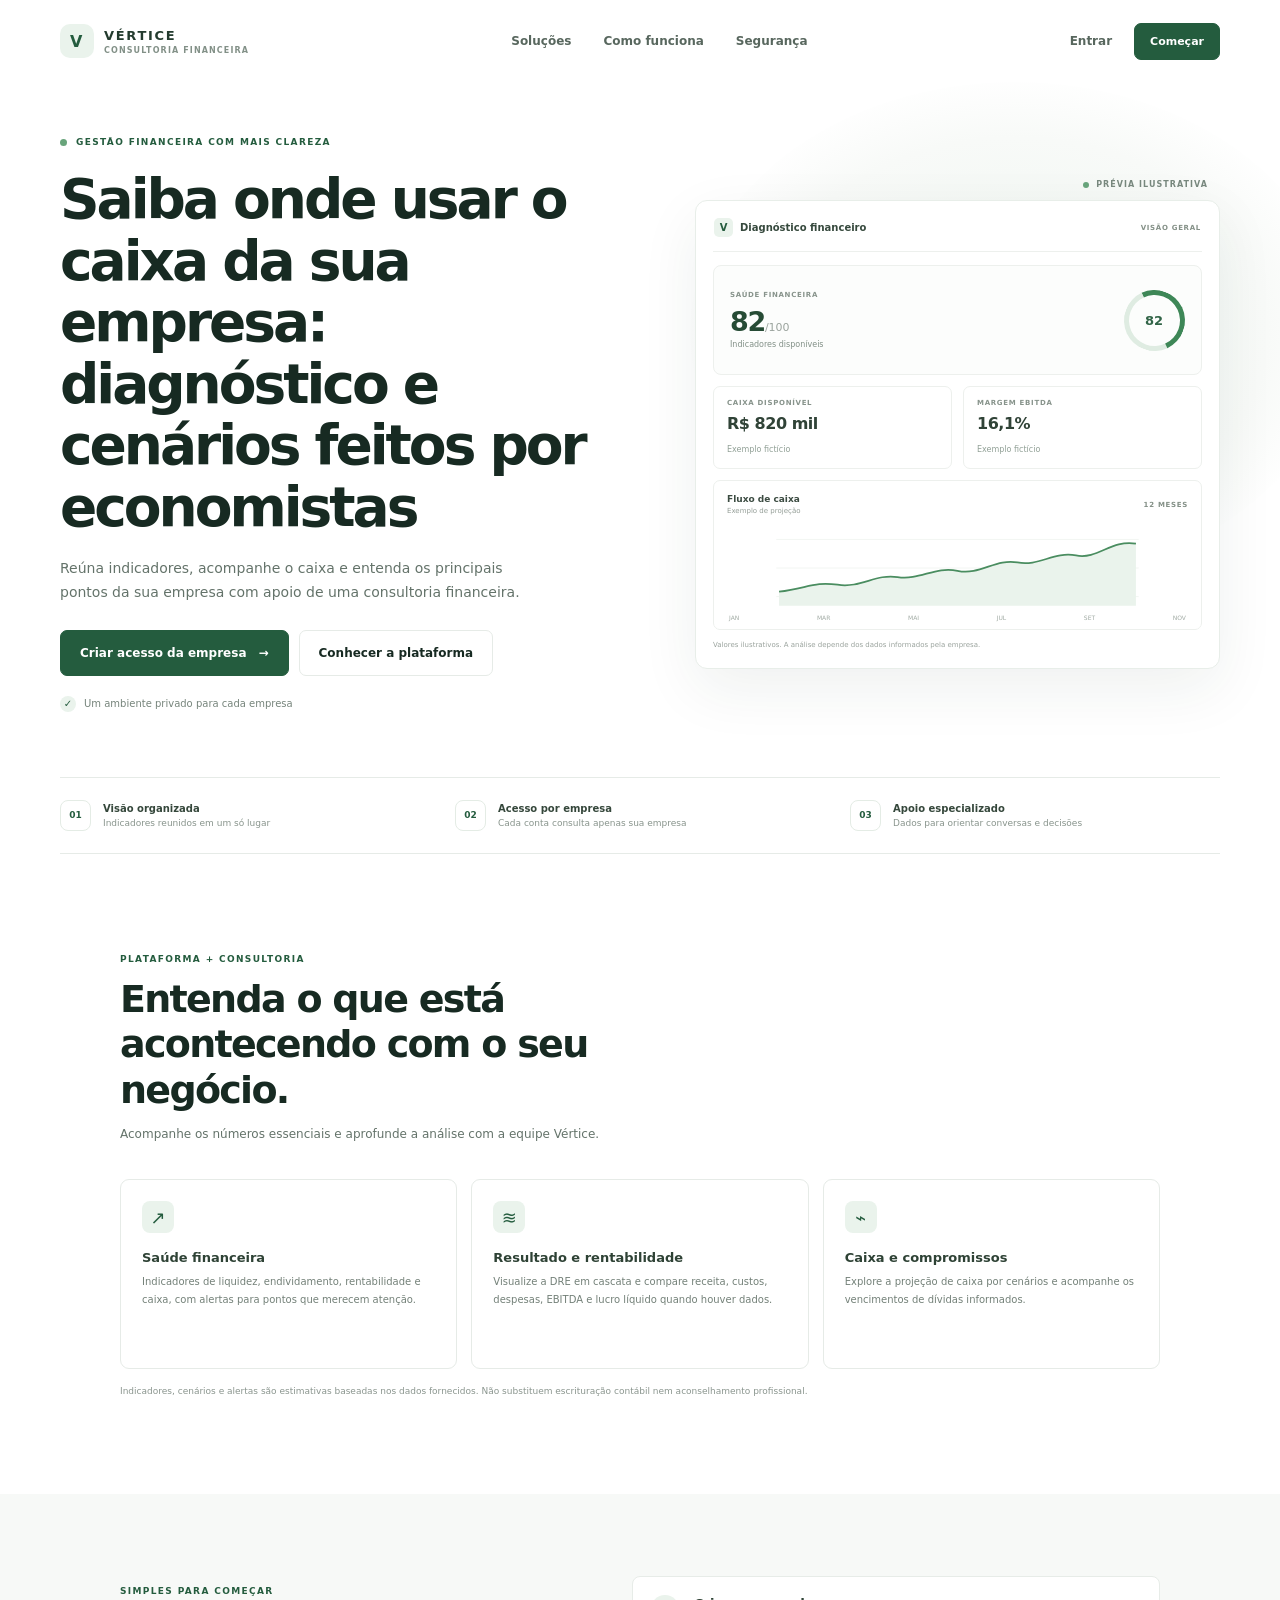
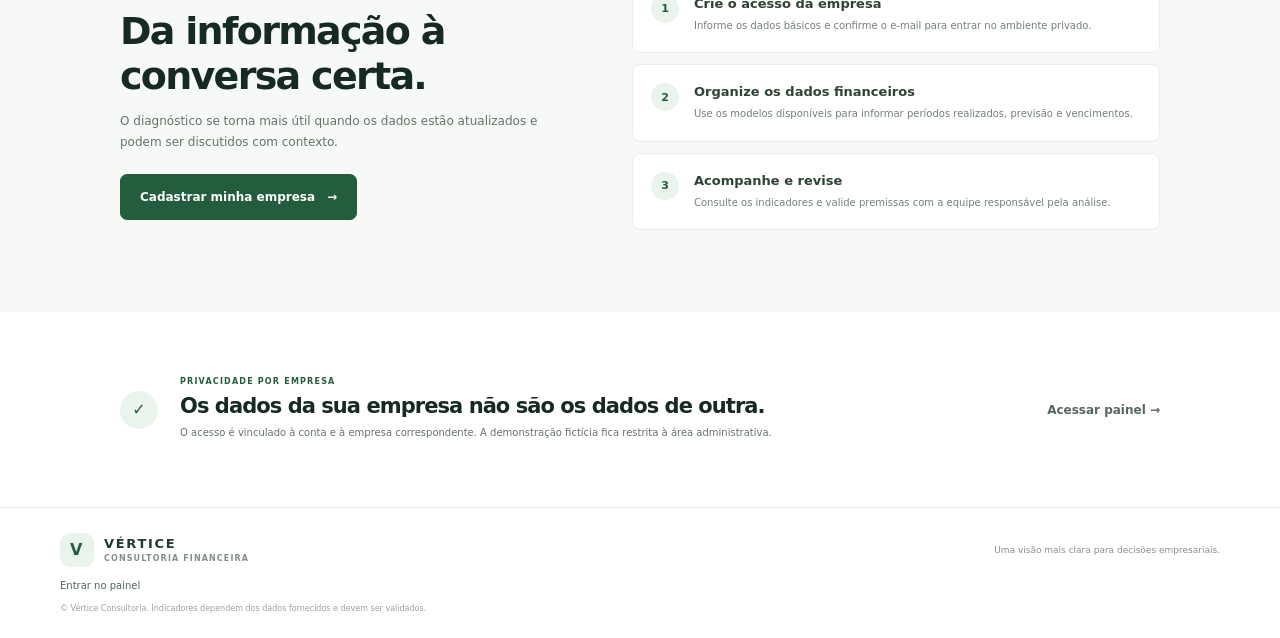
==== commit e6788985: "copy: update landing page headline Co-authored-by: Copilot <223556219+Copilot@users.noreply.github.c" ====
--- a/index.html
+++ b/index.html
@@ -5,7 +5,7 @@
   <meta name="viewport" content="width=device-width, initial-scale=1.0">
   <meta name="theme-color" content="#f5f7f6">
   <meta name="description" content="Organize os indicadores financeiros da sua empresa e acompanhe caixa, rentabilidade e endividamento em um só lugar.">
-  <title>Vértice — Clareza financeira para decisões melhores</title>
+  <title>Vértice — Saiba onde usar o caixa da sua empresa</title>
   <link rel="stylesheet" href="css/landing.css">
 </head>
 <body>
@@ -29,7 +29,7 @@
     <section class="hero">
       <div class="hero-copy">
         <div class="eyebrow"><span></span> GESTÃO FINANCEIRA COM MAIS CLAREZA</div>
-        <h1>Decisões melhores começam com uma visão clara das finanças.</h1>
+        <h1>Saiba onde usar o caixa da sua empresa: diagnóstico e cenários feitos por economistas</h1>
         <p class="hero-description">Reúna indicadores, acompanhe o caixa e entenda os principais pontos da sua empresa com apoio de uma consultoria financeira.</p>
         <div class="hero-actions">
           <a class="button" href="app.html?cadastro=1">Criar acesso da empresa <span aria-hidden="true">→</span></a>
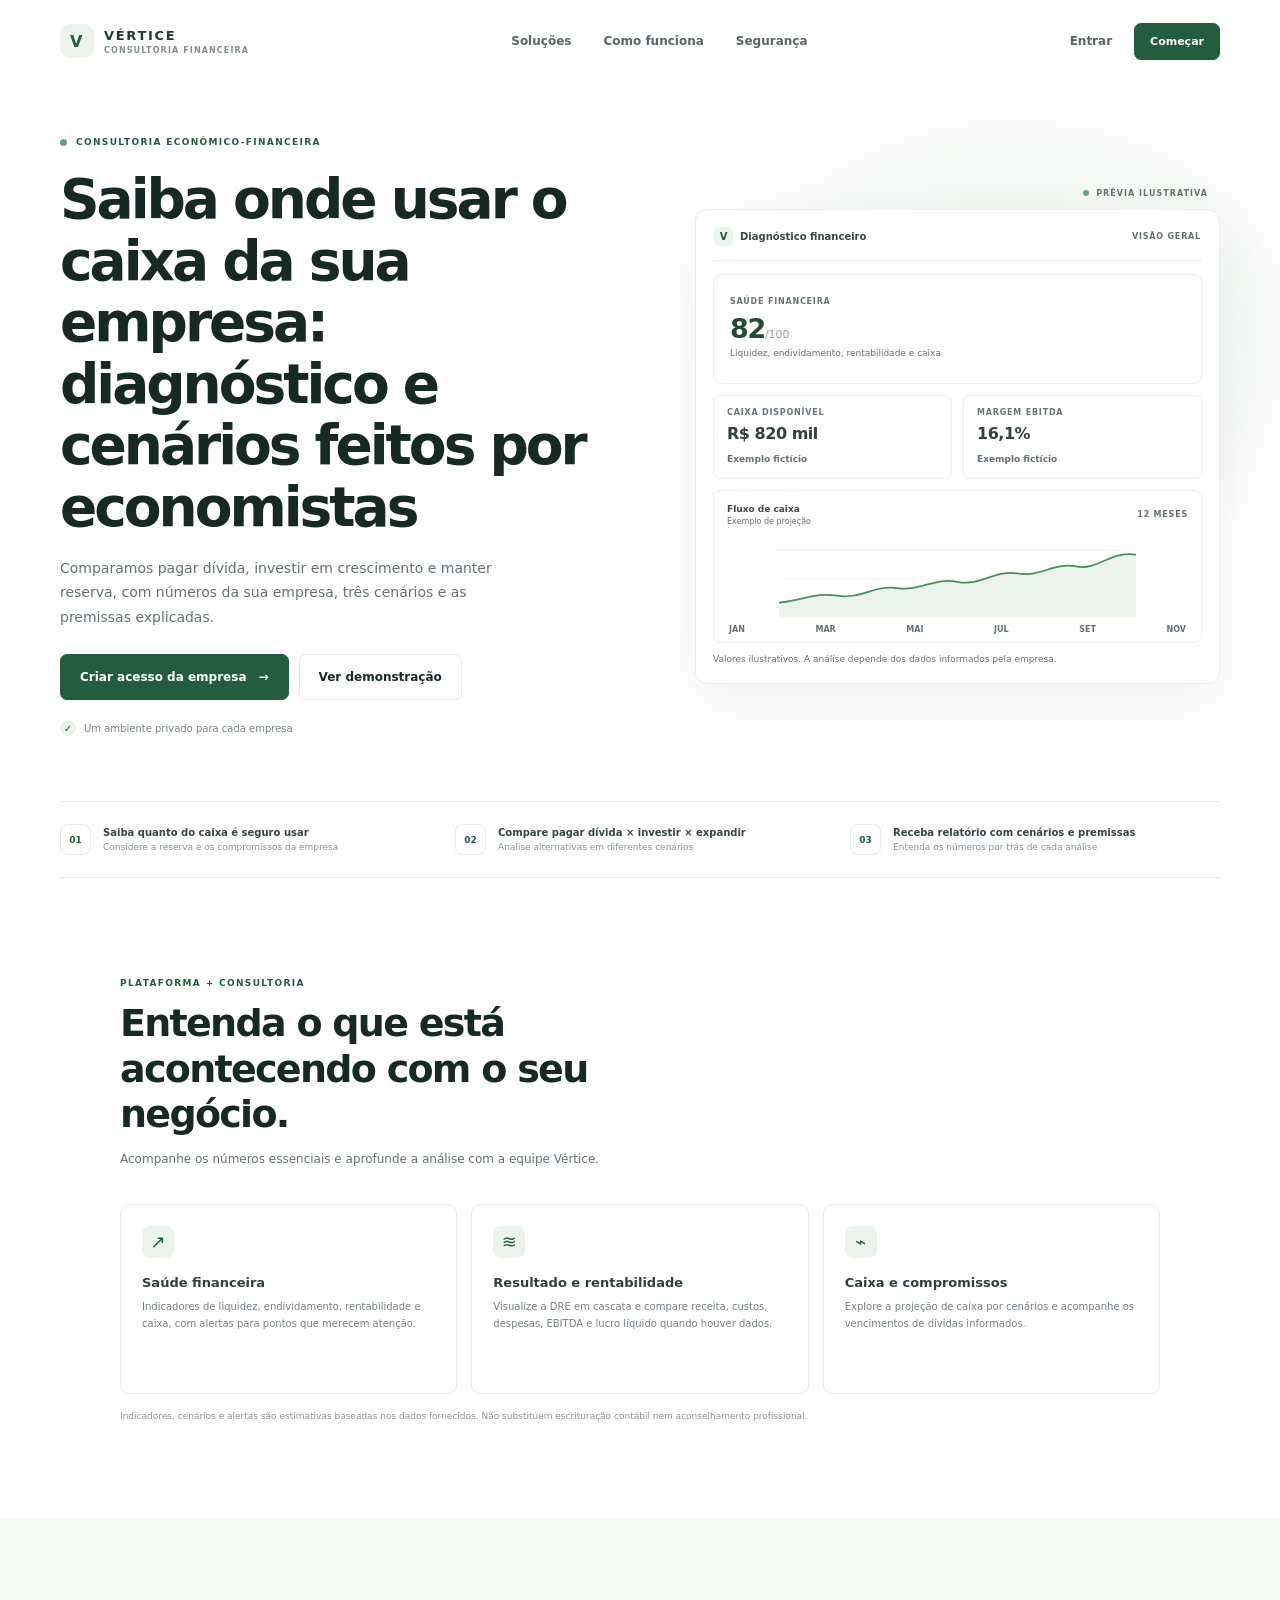
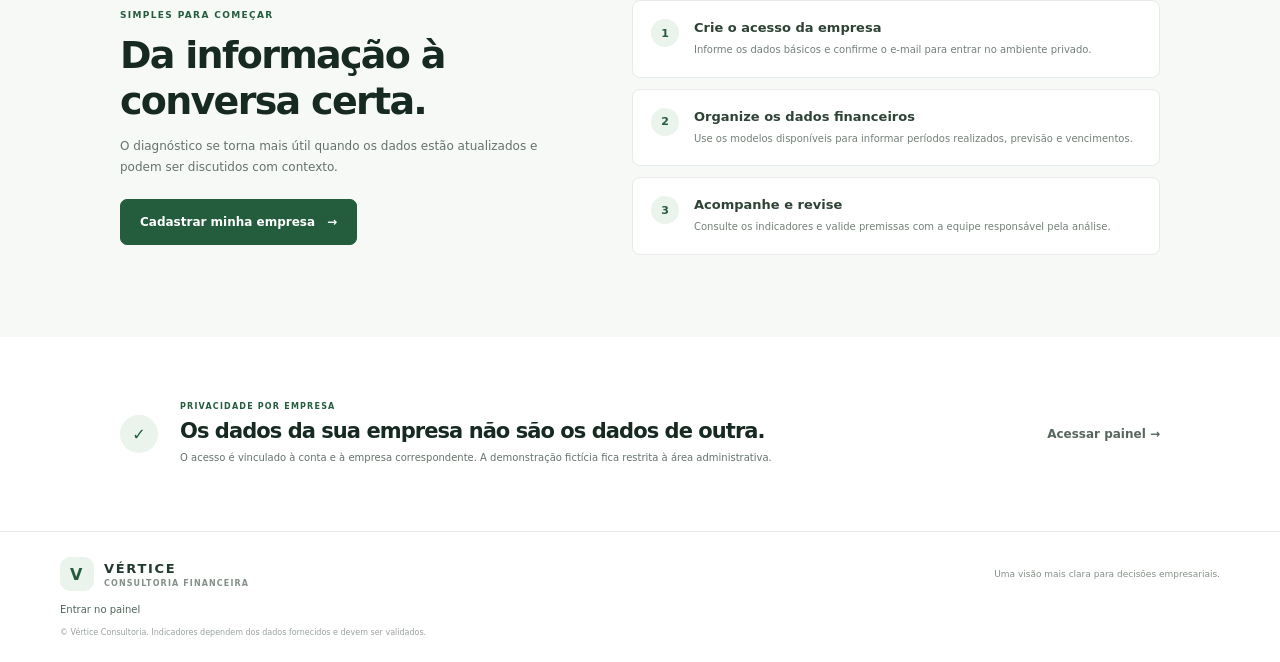
==== commit 7a3a1c7d: "copy: refine landing page messaging and preview Co-authored-by: Copilot <223556219+Copilot@users.nor" ====
--- a/index.html
+++ b/index.html
@@ -28,22 +28,21 @@
   <main>
     <section class="hero">
       <div class="hero-copy">
-        <div class="eyebrow"><span></span> GESTÃO FINANCEIRA COM MAIS CLAREZA</div>
+        <div class="eyebrow"><span></span> CONSULTORIA ECONÔMICO-FINANCEIRA</div>
         <h1>Saiba onde usar o caixa da sua empresa: diagnóstico e cenários feitos por economistas</h1>
-        <p class="hero-description">Reúna indicadores, acompanhe o caixa e entenda os principais pontos da sua empresa com apoio de uma consultoria financeira.</p>
+        <p class="hero-description">Comparamos pagar dívida, investir em crescimento e manter reserva, com números da sua empresa, três cenários e as premissas explicadas.</p>
         <div class="hero-actions">
           <a class="button" href="app.html?cadastro=1">Criar acesso da empresa <span aria-hidden="true">→</span></a>
-          <a class="button button-secondary" href="#solucoes">Conhecer a plataforma</a>
+          <a class="button button-secondary" href="#demonstracao">Ver demonstração</a>
         </div>
         <div class="hero-assurance"><span aria-hidden="true">✓</span> Um ambiente privado para cada empresa</div>
       </div>
-      <div class="preview-wrap" aria-label="Prévia ilustrativa do diagnóstico financeiro">
+      <div class="preview-wrap" id="demonstracao" aria-label="Prévia ilustrativa do diagnóstico financeiro">
         <div class="preview-label"><span></span> PRÉVIA ILUSTRATIVA</div>
         <div class="preview-window">
           <div class="preview-topbar"><div class="preview-brand"><span>V</span> Diagnóstico financeiro</div><div class="preview-period">VISÃO GERAL</div></div>
           <div class="preview-score-card">
-            <div><small>SAÚDE FINANCEIRA</small><strong>82<span>/100</span></strong><p>Indicadores disponíveis</p></div>
-            <div class="score-ring"><span>82</span></div>
+            <div><small>SAÚDE FINANCEIRA</small><strong>82<span>/100</span></strong><p>Liquidez, endividamento, rentabilidade e caixa</p></div>
           </div>
           <div class="preview-metrics">
             <div><small>CAIXA DISPONÍVEL</small><strong>R$ 820 mil</strong><span>Exemplo fictício</span></div>
@@ -64,9 +63,9 @@
     </section>
 
     <section class="trust-strip" id="seguranca">
-      <div><span class="trust-icon">01</span><p><strong>Visão organizada</strong><small>Indicadores reunidos em um só lugar</small></p></div>
-      <div><span class="trust-icon">02</span><p><strong>Acesso por empresa</strong><small>Cada conta consulta apenas sua empresa</small></p></div>
-      <div><span class="trust-icon">03</span><p><strong>Apoio especializado</strong><small>Dados para orientar conversas e decisões</small></p></div>
+      <div><span class="trust-icon">01</span><p><strong>Saiba quanto do caixa é seguro usar</strong><small>Considere a reserva e os compromissos da empresa</small></p></div>
+      <div><span class="trust-icon">02</span><p><strong>Compare pagar dívida × investir × expandir</strong><small>Analise alternativas em diferentes cenários</small></p></div>
+      <div><span class="trust-icon">03</span><p><strong>Receba relatório com cenários e premissas</strong><small>Entenda os números por trás de cada análise</small></p></div>
     </section>
 
     <section class="solutions section-container" id="solucoes">
--- a/css/landing.css
+++ b/css/landing.css
@@ -38,34 +38,32 @@
 .hero-assurance { display: flex; align-items: center; gap: 8px; margin-top: 20px; color: #76847b; font-size: 10px; }
 .hero-assurance span { display: grid; width: 16px; height: 16px; place-items: center; border-radius: 50%; background: var(--green-pale); color: var(--green); font-size: 10px; }
 .preview-wrap { position: relative; width: 100%; max-width: 525px; justify-self: end; padding-top: 20px; }
-.preview-label { position: absolute; top: 0; right: 12px; display: flex; align-items: center; gap: 7px; color: #77877d; font-size: 8px; font-weight: 700; letter-spacing: .13em; }
+.preview-label { position: absolute; top: 0; right: 12px; display: flex; align-items: center; gap: 7px; color: #64736a; font-size: 8px; font-weight: 700; letter-spacing: .13em; }
 .preview-label span { width: 6px; height: 6px; }
 .preview-window { overflow: hidden; padding: 17px; border: 1px solid #e8eee9; border-radius: 12px; background: #fff; box-shadow: 0 20px 60px #193b2612; }
 .preview-topbar { display: flex; align-items: center; justify-content: space-between; padding: 0 1px 14px; border-bottom: 1px solid #edf0ed; }
 .preview-brand { display: flex; align-items: center; gap: 7px; color: #36493d; font-size: 10px; font-weight: 700; }
 .preview-brand span { display: grid; width: 19px; height: 19px; place-items: center; border-radius: 5px; background: var(--green-pale); color: var(--green); font-size: 10px; }
-.preview-period, .preview-chart-heading > span { color: #849087; font-size: 7px; font-weight: 700; letter-spacing: .1em; }
-.preview-score-card { display: flex; min-height: 110px; align-items: center; justify-content: space-between; padding: 14px 16px; margin-top: 13px; border: 1px solid #edf0ed; border-radius: 8px; background: #fcfdfc; }
-.preview-score-card small, .preview-metrics small { display: block; color: #87938b; font-size: 7px; font-weight: 700; letter-spacing: .1em; }
+.preview-period, .preview-chart-heading > span { color: #64736a; font-size: 8px; font-weight: 700; letter-spacing: .1em; }
+.preview-score-card { display: flex; min-height: 110px; align-items: center; justify-content: flex-start; padding: 14px 16px; margin-top: 13px; border: 1px solid #edf0ed; border-radius: 8px; background: #fcfdfc; }
+.preview-score-card small, .preview-metrics small { display: block; color: #68766d; font-size: 8px; font-weight: 700; letter-spacing: .1em; }
 .preview-score-card strong { display: block; margin-top: 7px; color: #264b35; font-size: 27px; letter-spacing: -.05em; }
 .preview-score-card strong span { color: #9aa39d; font-size: 11px; font-weight: 500; letter-spacing: 0; }
-.preview-score-card p { margin: 3px 0 0; color: #829087; font-size: 8px; }
-.score-ring { display: grid; width: 61px; height: 61px; place-items: center; border: 5px solid #dfece2; border-top-color: #3e8757; border-right-color: #3e8757; border-radius: 50%; color: #316447; font-size: 13px; font-weight: 700; transform: rotate(20deg); }
-.score-ring span { transform: rotate(-20deg); }
+.preview-score-card p { max-width: 290px; margin: 3px 0 0; color: #64736a; font-size: 9px; line-height: 1.45; }
 .preview-metrics { display: grid; grid-template-columns: 1fr 1fr; gap: 11px; margin-top: 11px; }
 .preview-metrics > div { padding: 12px 13px; border: 1px solid #edf0ed; border-radius: 7px; }
 .preview-metrics strong { display: block; margin: 7px 0 4px; color: #304337; font-size: 16px; letter-spacing: -.03em; }
-.preview-metrics span { color: #91a096; font-size: 8px; }
+.preview-metrics span { color: #64736a; font-size: 9px; font-weight: 550; }
 .preview-chart { padding: 13px 13px 8px; margin-top: 11px; border: 1px solid #edf0ed; border-radius: 7px; }
 .preview-chart-heading { display: flex; align-items: center; justify-content: space-between; }
 .preview-chart-heading strong { display: block; color: #3c4c42; font-size: 9px; }
-.preview-chart-heading small { display: block; margin-top: 3px; color: #939d96; font-size: 7px; }
+.preview-chart-heading small { display: block; margin-top: 3px; color: #64736a; font-size: 8px; }
 .preview-chart svg { display: block; width: 100%; height: 92px; margin-top: 7px; }
 .preview-chart svg line { stroke: #edf1ed; stroke-width: 1; }
 .preview-chart svg path:not(.chart-line) { fill: #eaf3ec; }
 .preview-chart svg .chart-line { fill: none; stroke: #4a8d60; stroke-width: 2.5; }
-.chart-months { display: flex; justify-content: space-between; padding: 0 2px; color: #a0aaa3; font-size: 6px; }
-.preview-foot { padding: 10px 0 0; color: #9aa39d; font-size: 7px; line-height: 1.5; }
+.chart-months { display: flex; justify-content: space-between; padding: 0 2px; color: #64736a; font-size: 8px; font-weight: 600; }
+.preview-foot { padding: 10px 0 0; color: #64736a; font-size: 9px; line-height: 1.5; }
 .trust-strip { display: grid; width: min(1160px, calc(100% - 64px)); grid-template-columns: repeat(3, 1fr); gap: 25px; padding: 22px 0; margin: 0 auto; border-top: 1px solid var(--line); border-bottom: 1px solid var(--line); }
 .trust-strip > div { display: flex; align-items: center; gap: 12px; }
 .trust-icon { display: grid; width: 31px; height: 31px; place-items: center; border: 1px solid #e4ece5; border-radius: 8px; color: var(--green); font-size: 9px; font-weight: 700; }
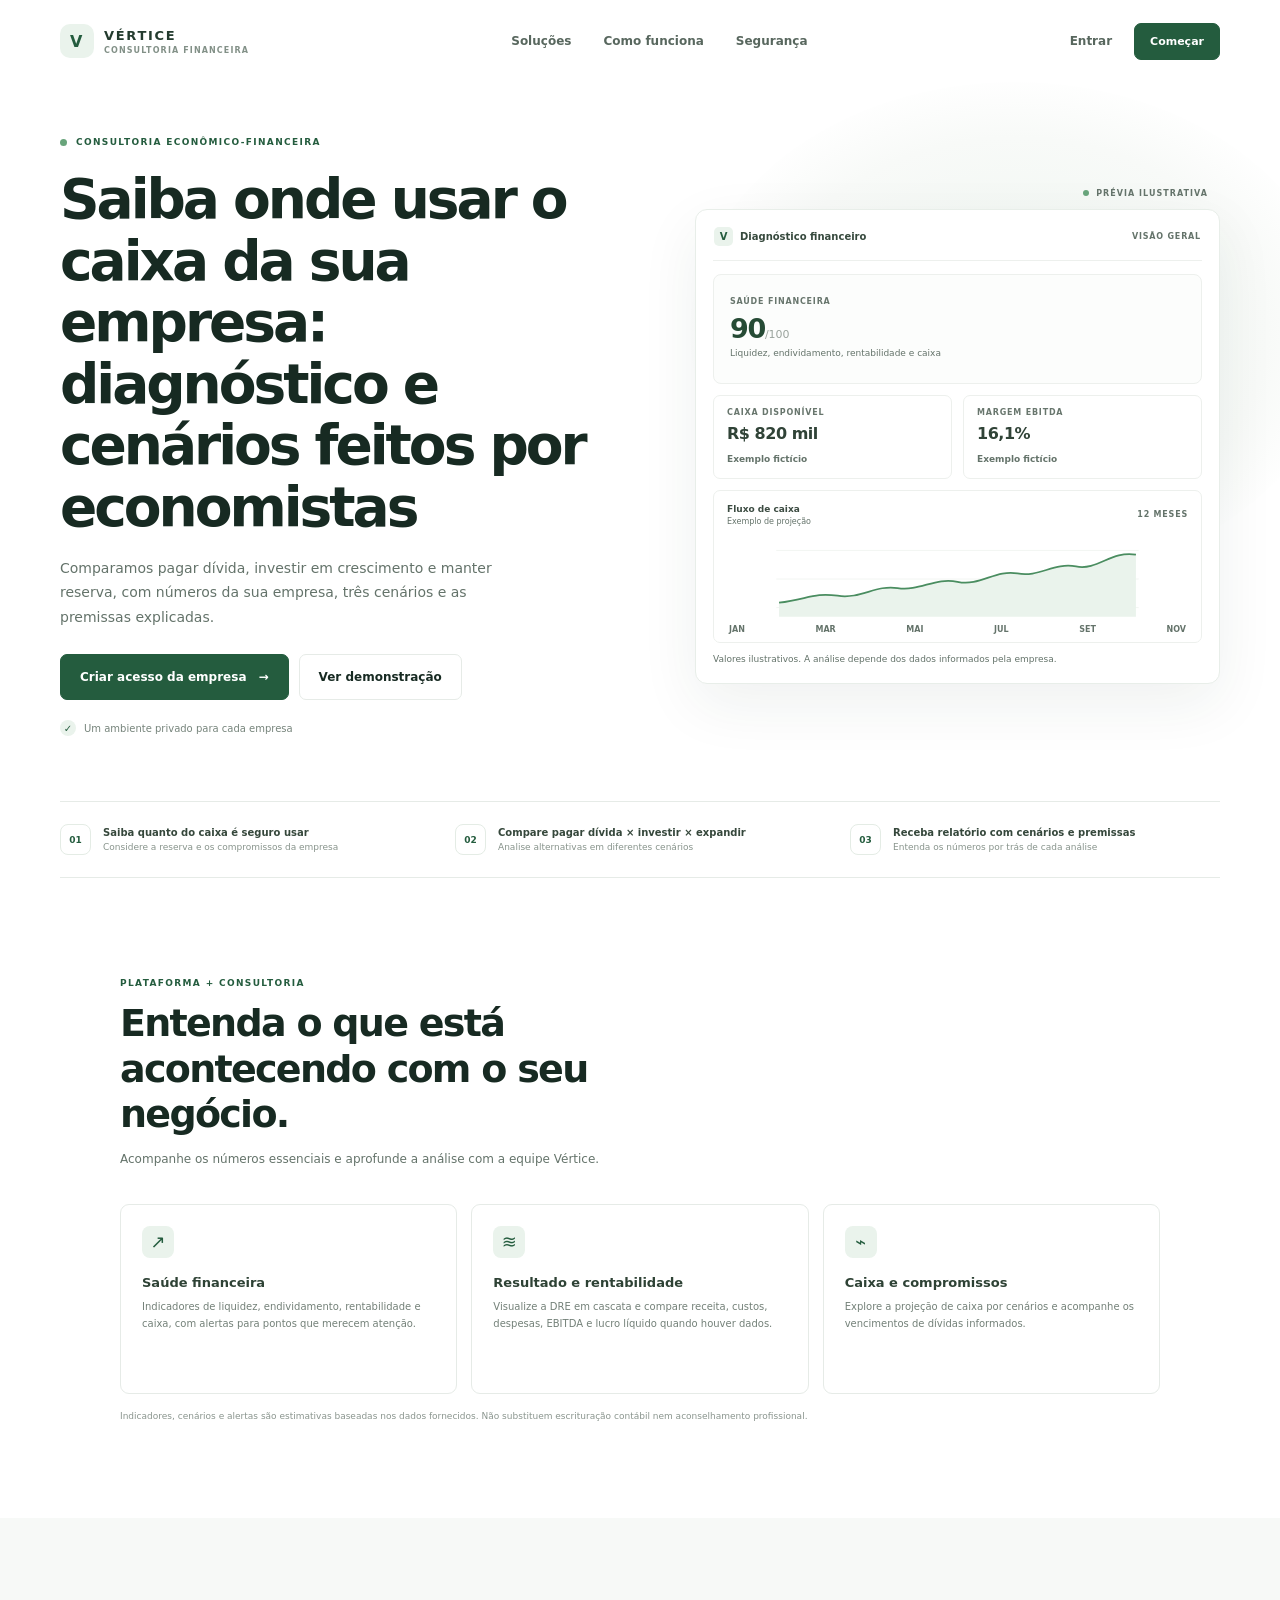
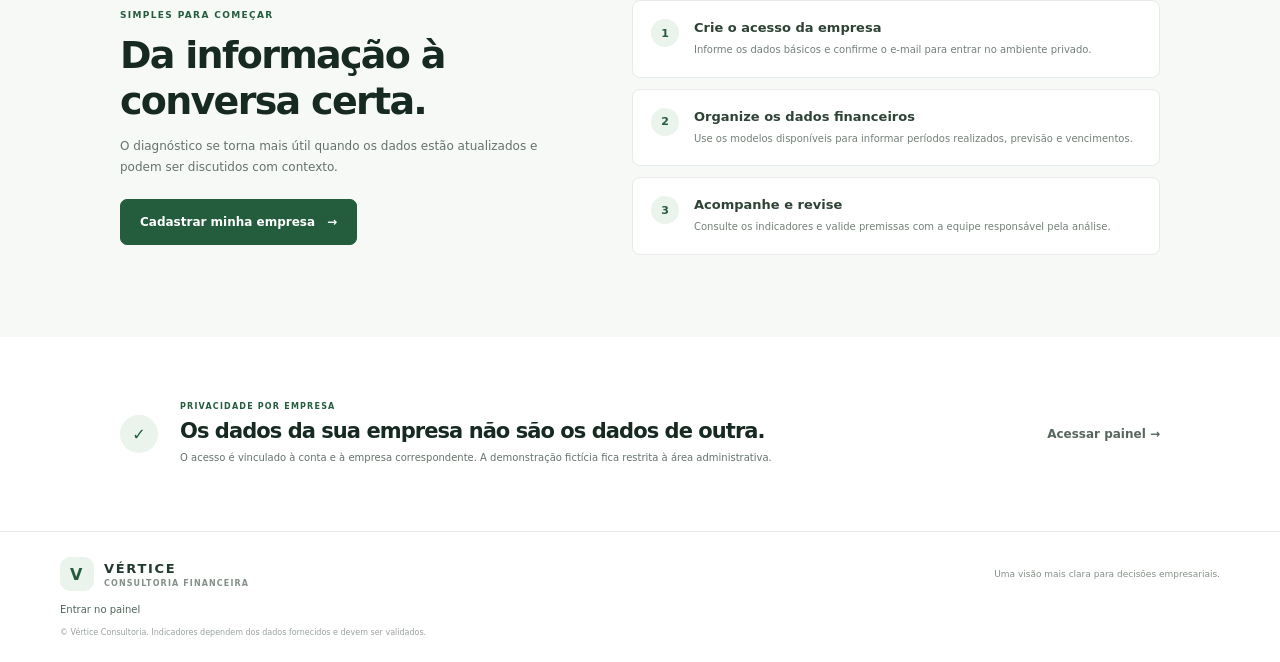
==== commit b7fa52d1: "fix: align dashboard financial overview Co-authored-by: Copilot <223556219+Copilot@users.noreply.git" ====
--- a/index.html
+++ b/index.html
@@ -42,7 +42,7 @@
         <div class="preview-window">
           <div class="preview-topbar"><div class="preview-brand"><span>V</span> Diagnóstico financeiro</div><div class="preview-period">VISÃO GERAL</div></div>
           <div class="preview-score-card">
-            <div><small>SAÚDE FINANCEIRA</small><strong>82<span>/100</span></strong><p>Liquidez, endividamento, rentabilidade e caixa</p></div>
+            <div><small>SAÚDE FINANCEIRA</small><strong>90<span>/100</span></strong><p>Liquidez, endividamento, rentabilidade e caixa</p></div>
           </div>
           <div class="preview-metrics">
             <div><small>CAIXA DISPONÍVEL</small><strong>R$ 820 mil</strong><span>Exemplo fictício</span></div>
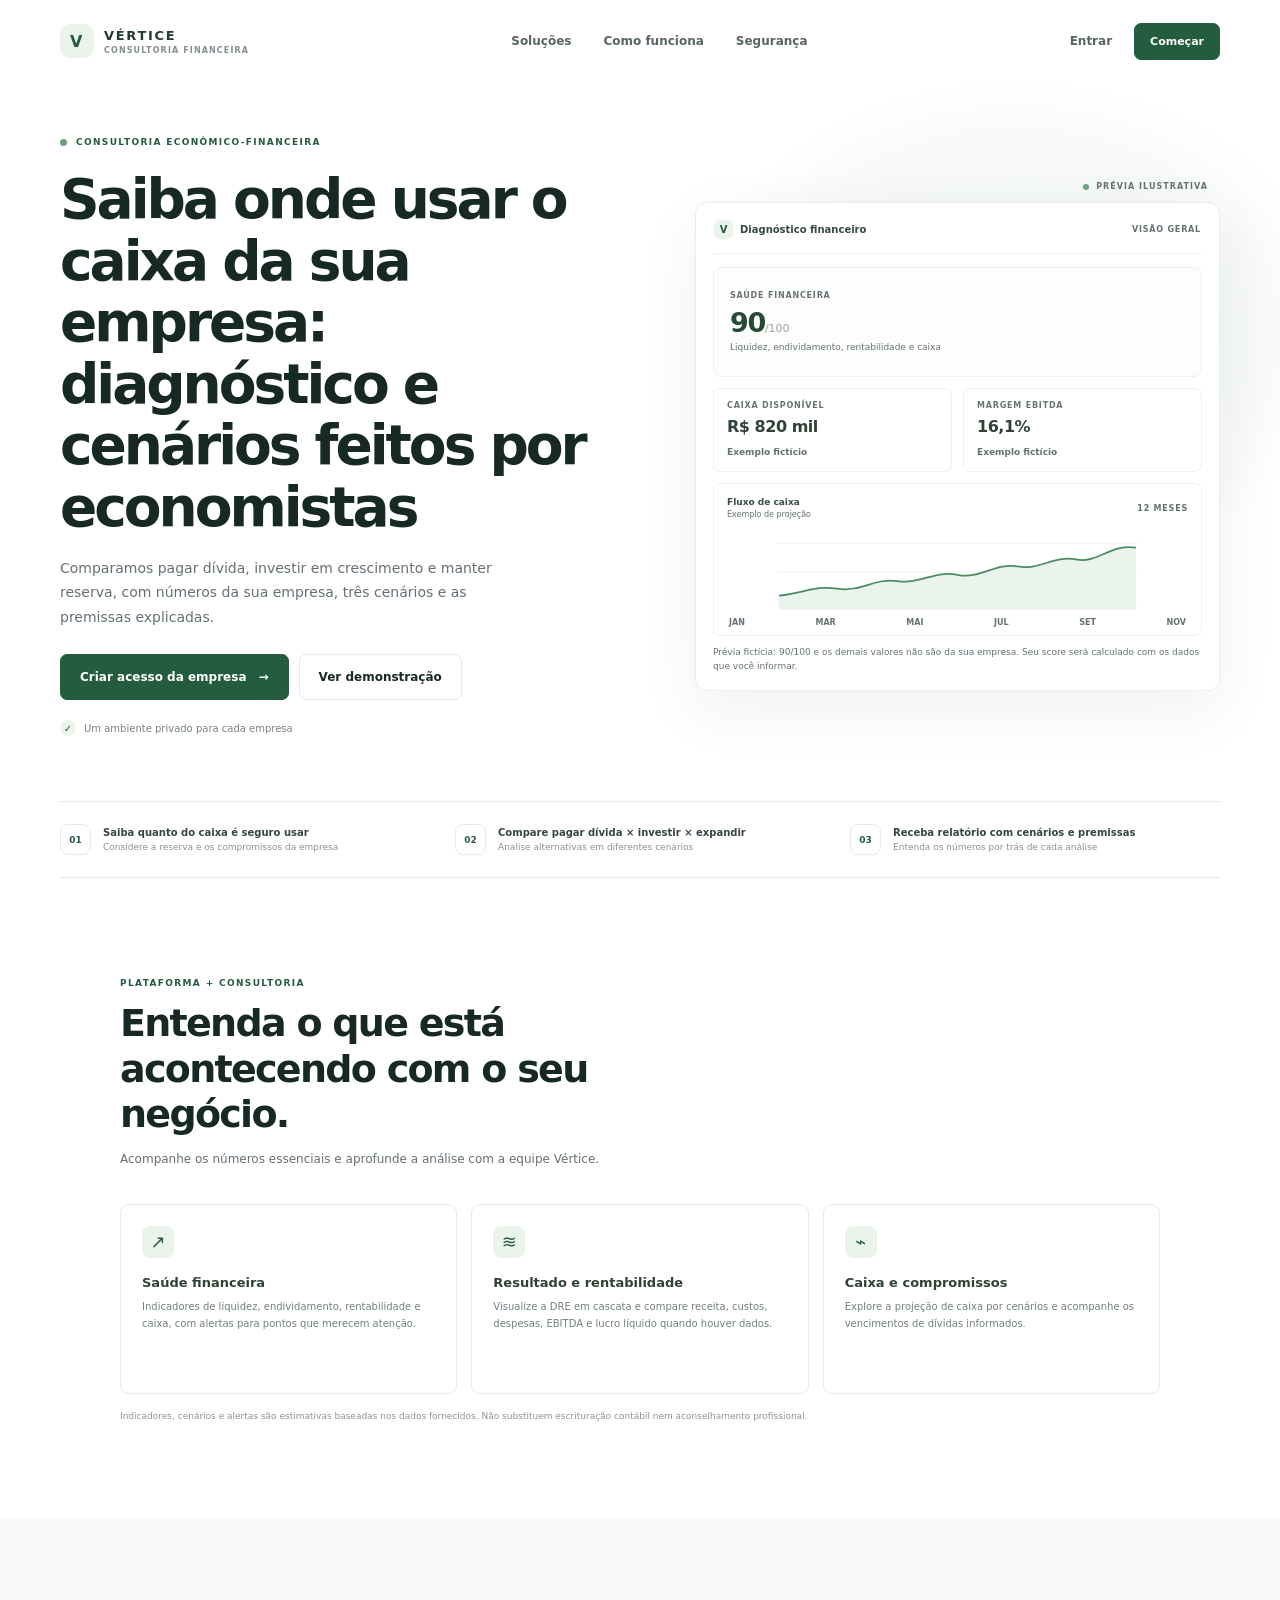
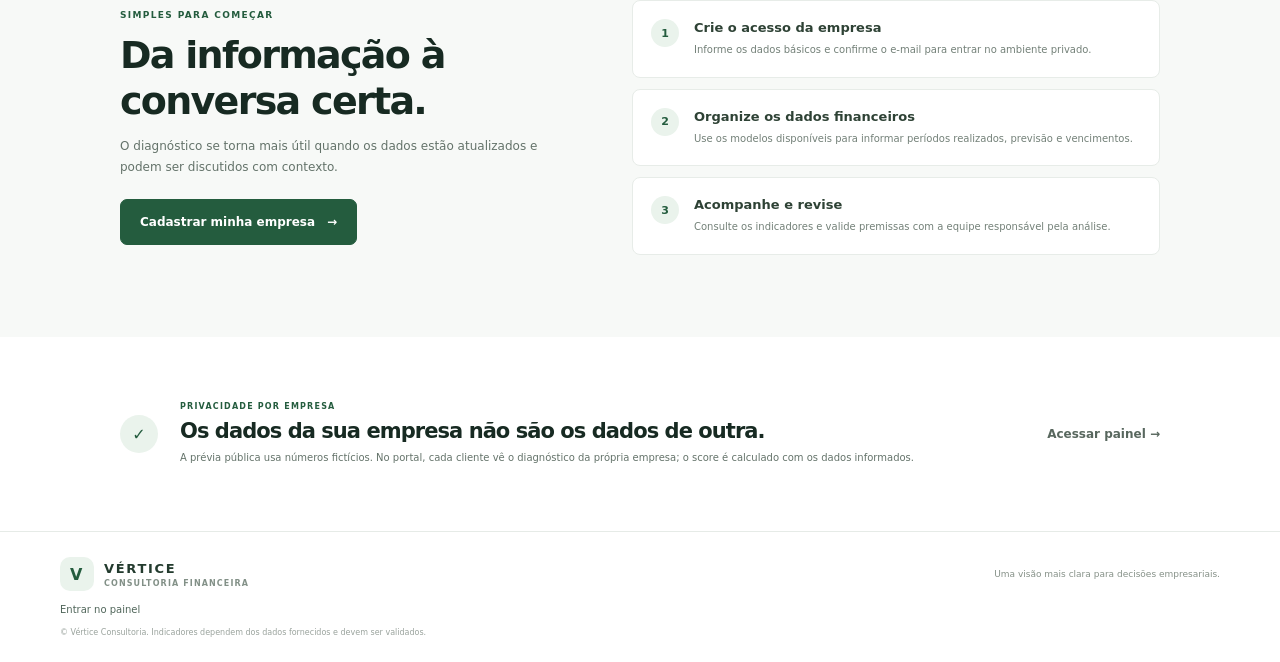
==== commit 648fd502: "docs: clarify demo score and security status Co-authored-by: Copilot <223556219+Copilot@users.norepl" ====
--- a/index.html
+++ b/index.html
@@ -57,7 +57,7 @@
             </svg>
             <div class="chart-months"><span>JAN</span><span>MAR</span><span>MAI</span><span>JUL</span><span>SET</span><span>NOV</span></div>
           </div>
-          <div class="preview-foot">Valores ilustrativos. A análise depende dos dados informados pela empresa.</div>
+          <div class="preview-foot">Prévia fictícia: 90/100 e os demais valores não são da sua empresa. Seu score será calculado com os dados que você informar.</div>
         </div>
       </div>
     </section>
@@ -112,7 +112,7 @@
 
     <section class="privacy-section section-container">
       <div class="privacy-mark" aria-hidden="true">✓</div>
-      <div><div class="eyebrow">PRIVACIDADE POR EMPRESA</div><h2>Os dados da sua empresa não são os dados de outra.</h2><p>O acesso é vinculado à conta e à empresa correspondente. A demonstração fictícia fica restrita à área administrativa.</p></div>
+      <div><div class="eyebrow">PRIVACIDADE POR EMPRESA</div><h2>Os dados da sua empresa não são os dados de outra.</h2><p>A prévia pública usa números fictícios. No portal, cada cliente vê o diagnóstico da própria empresa; o score é calculado com os dados informados.</p></div>
       <a class="text-link" href="app.html">Acessar painel <span aria-hidden="true">→</span></a>
     </section>
   </main>
